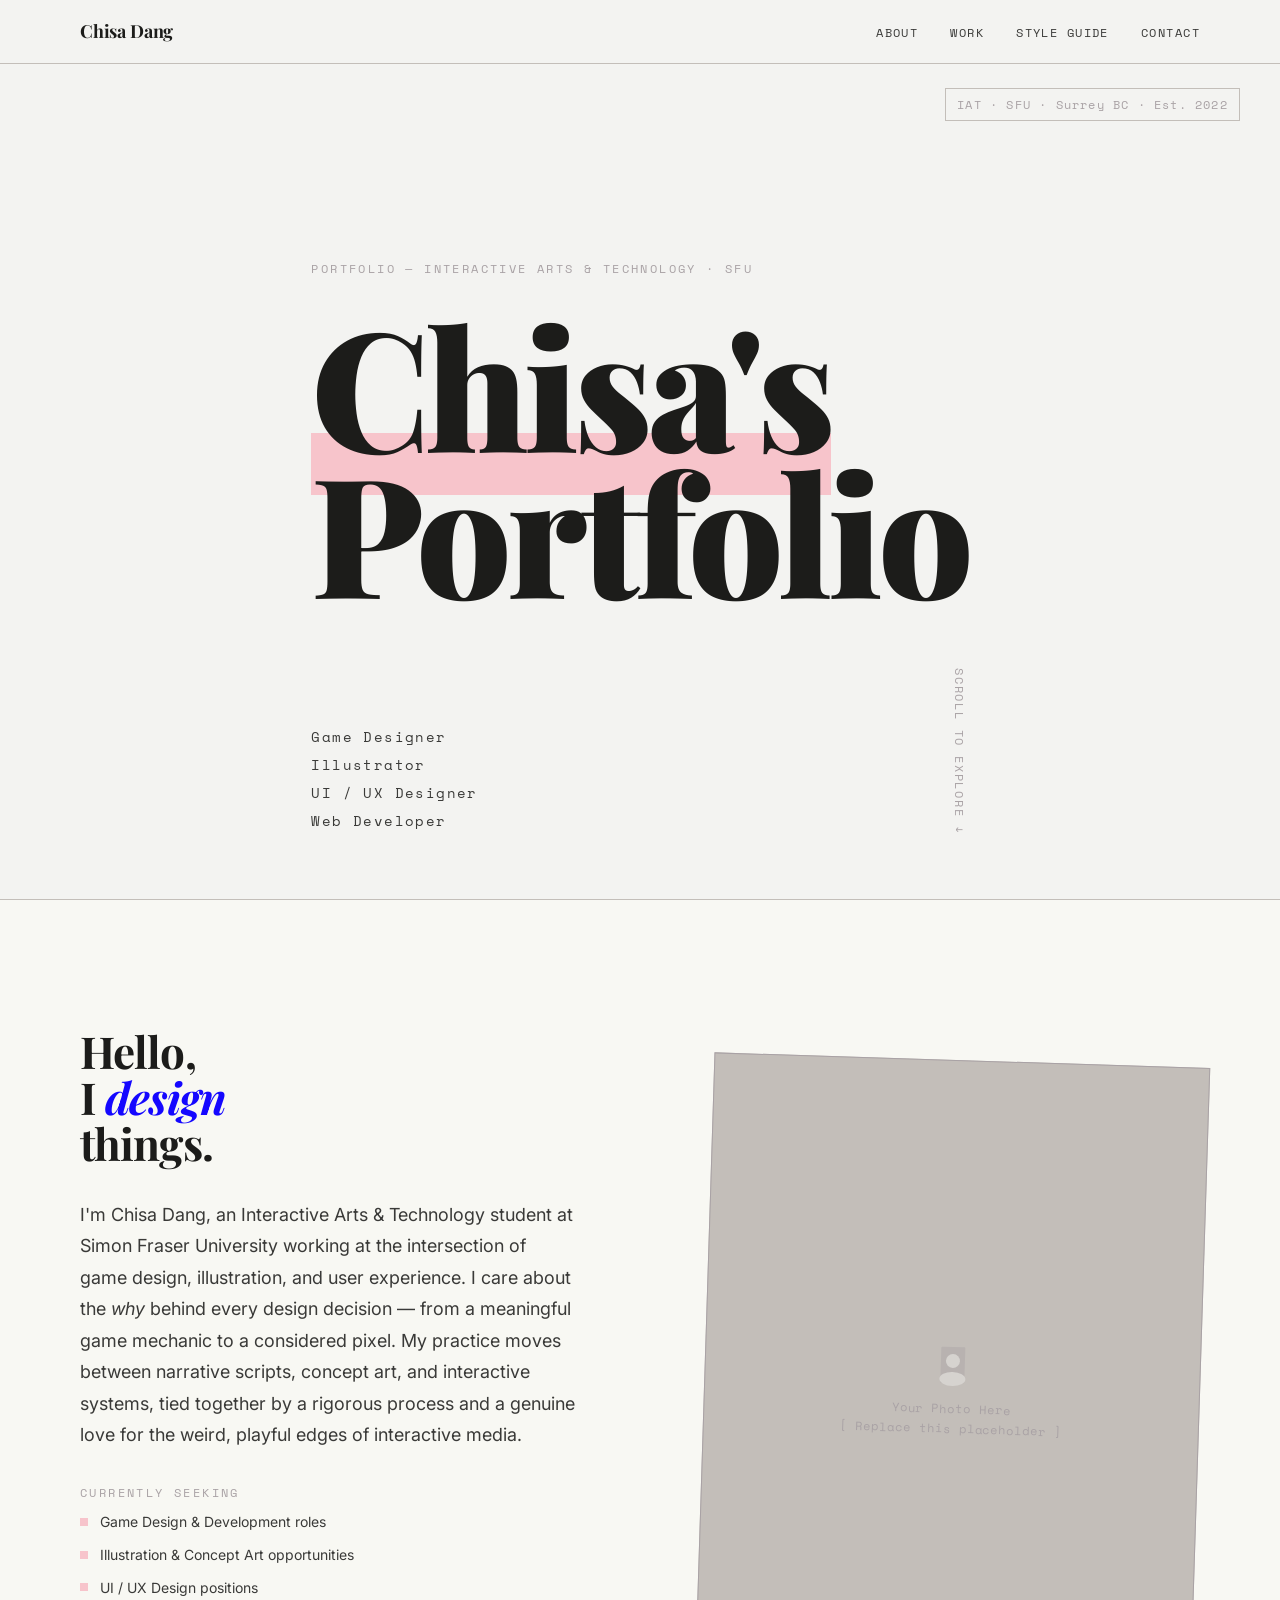
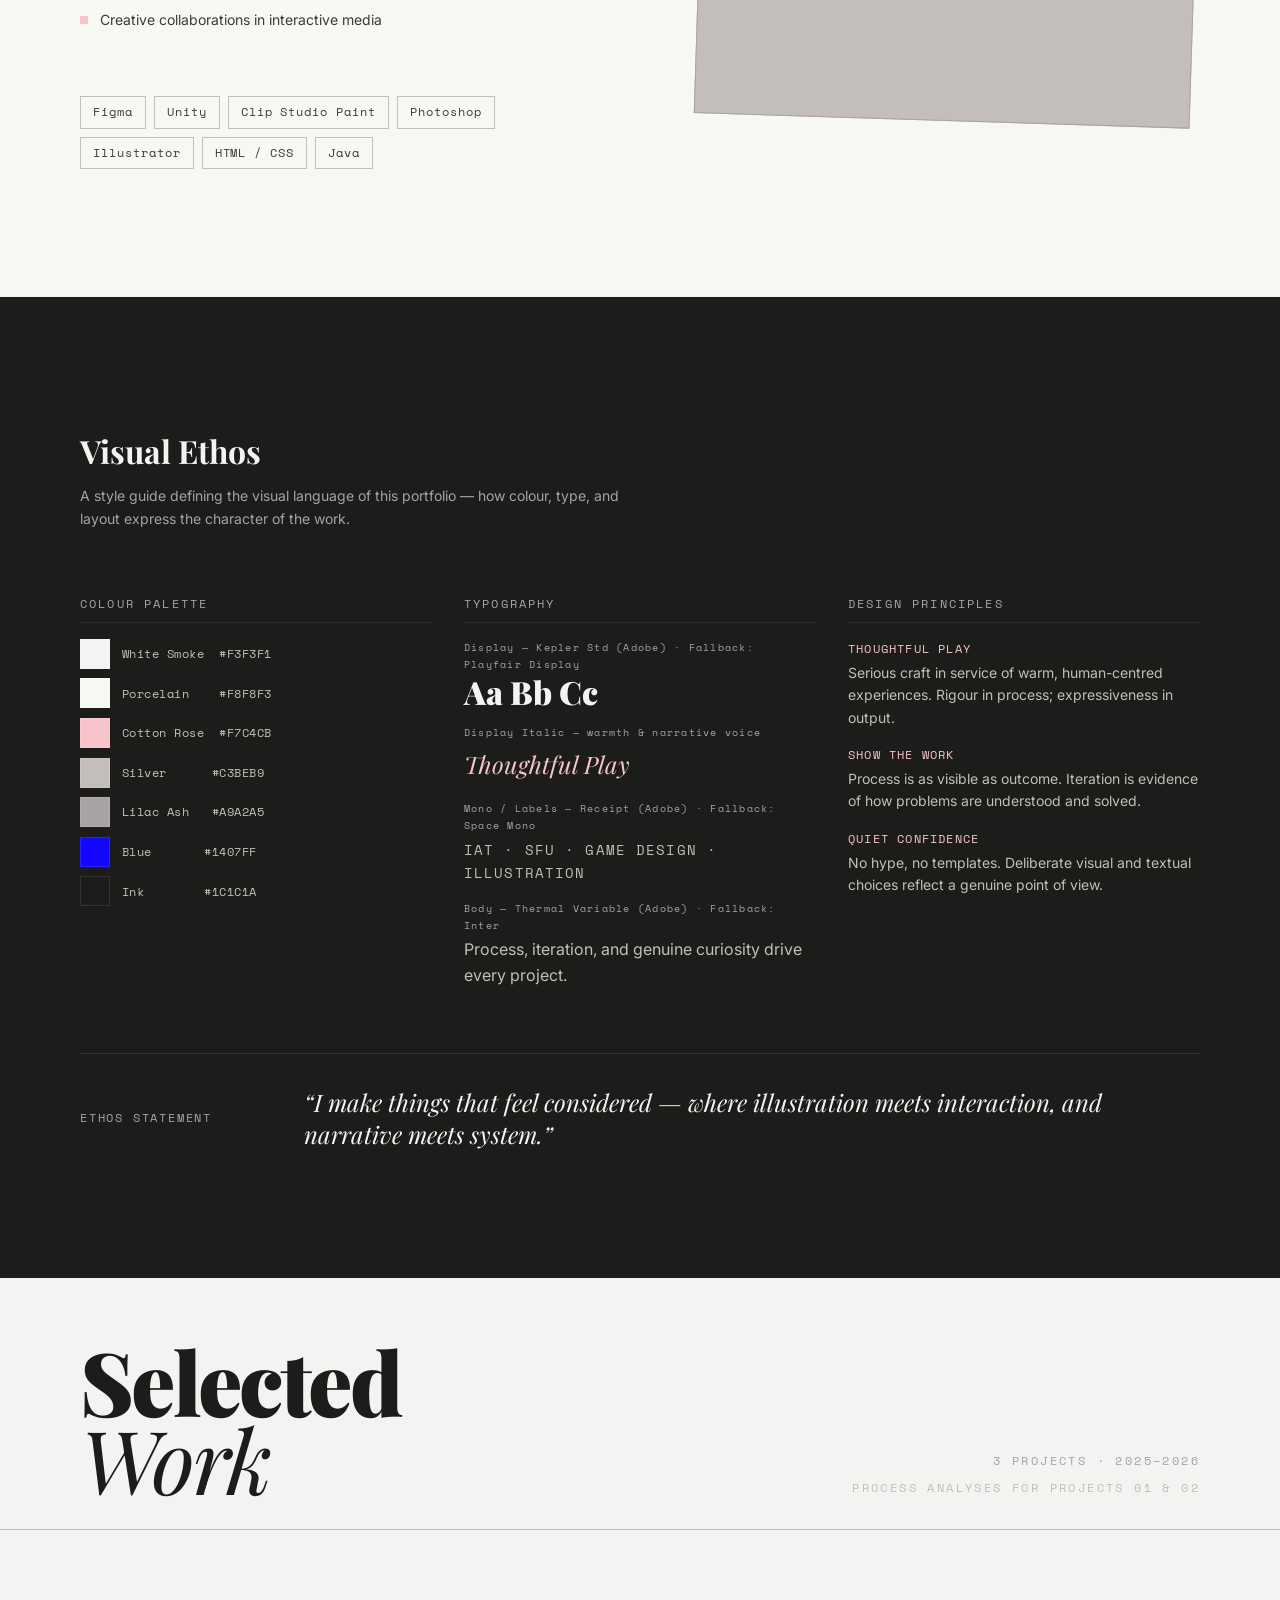
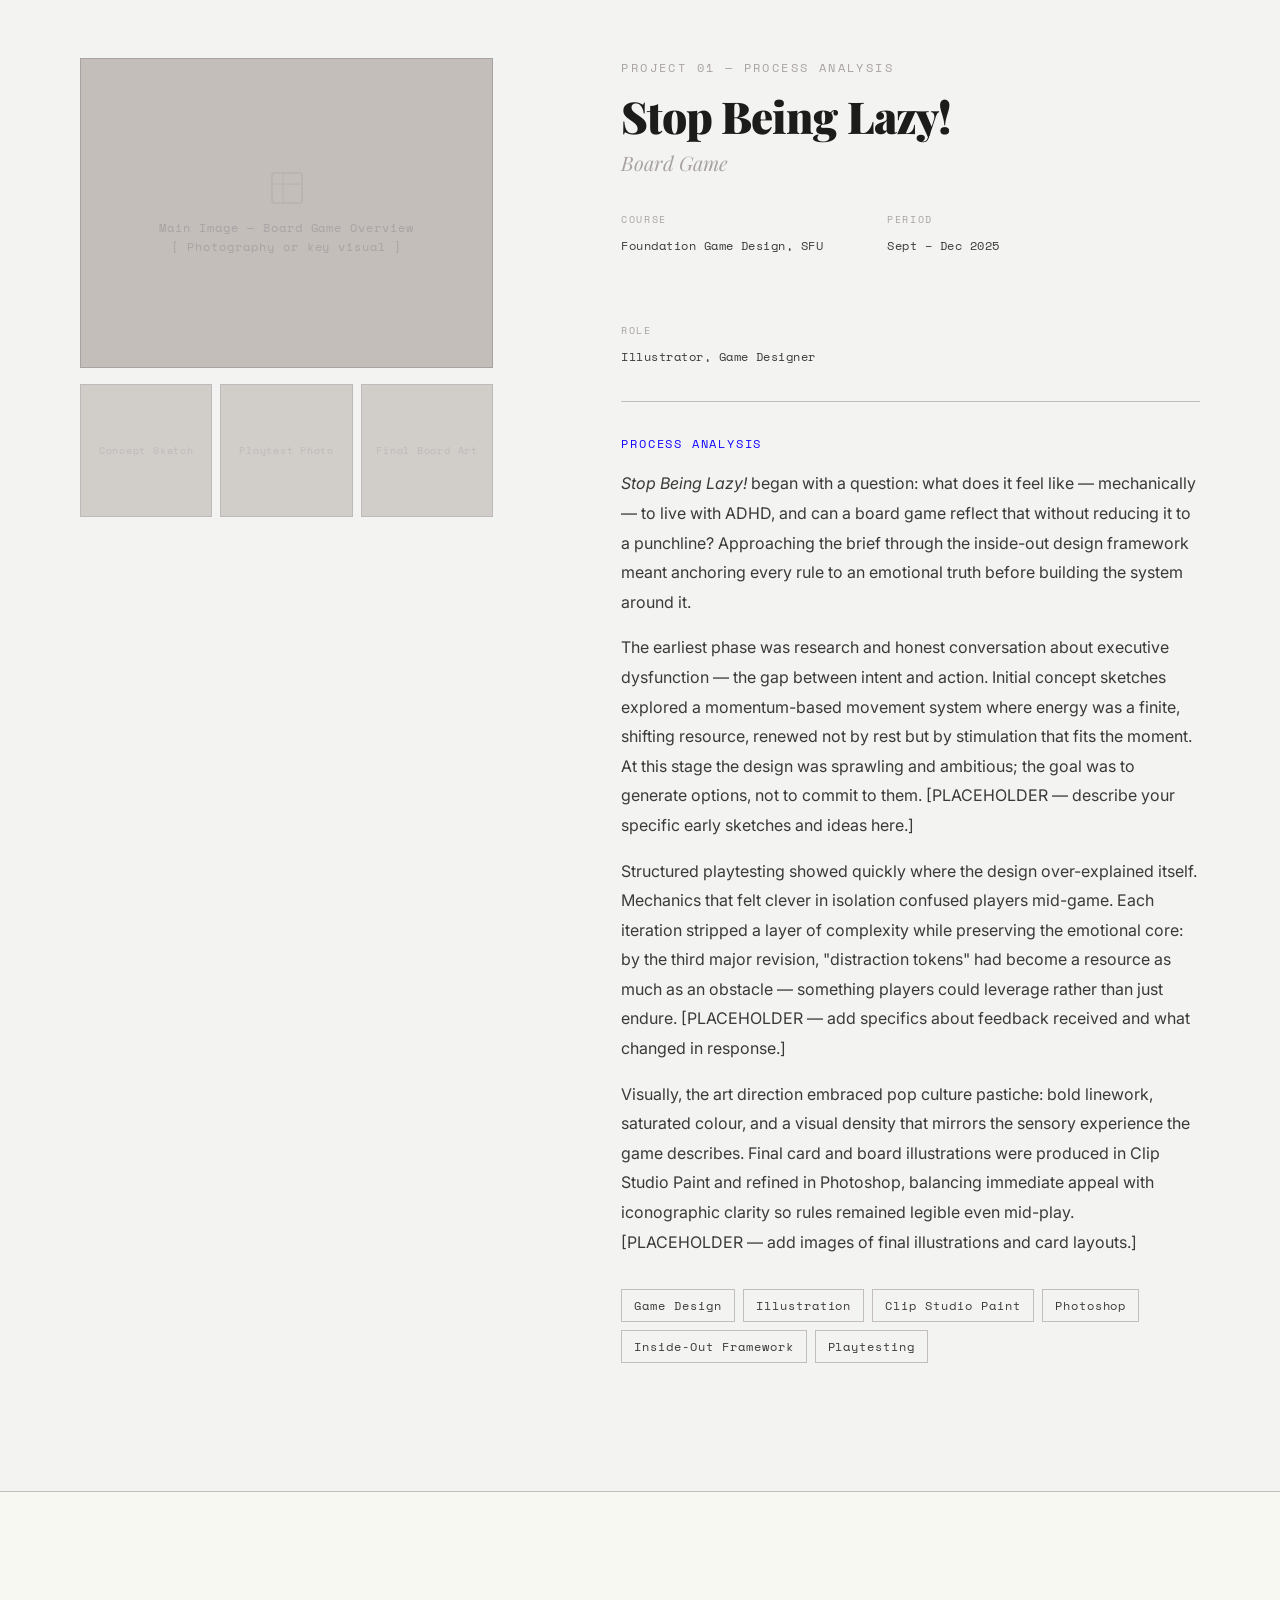
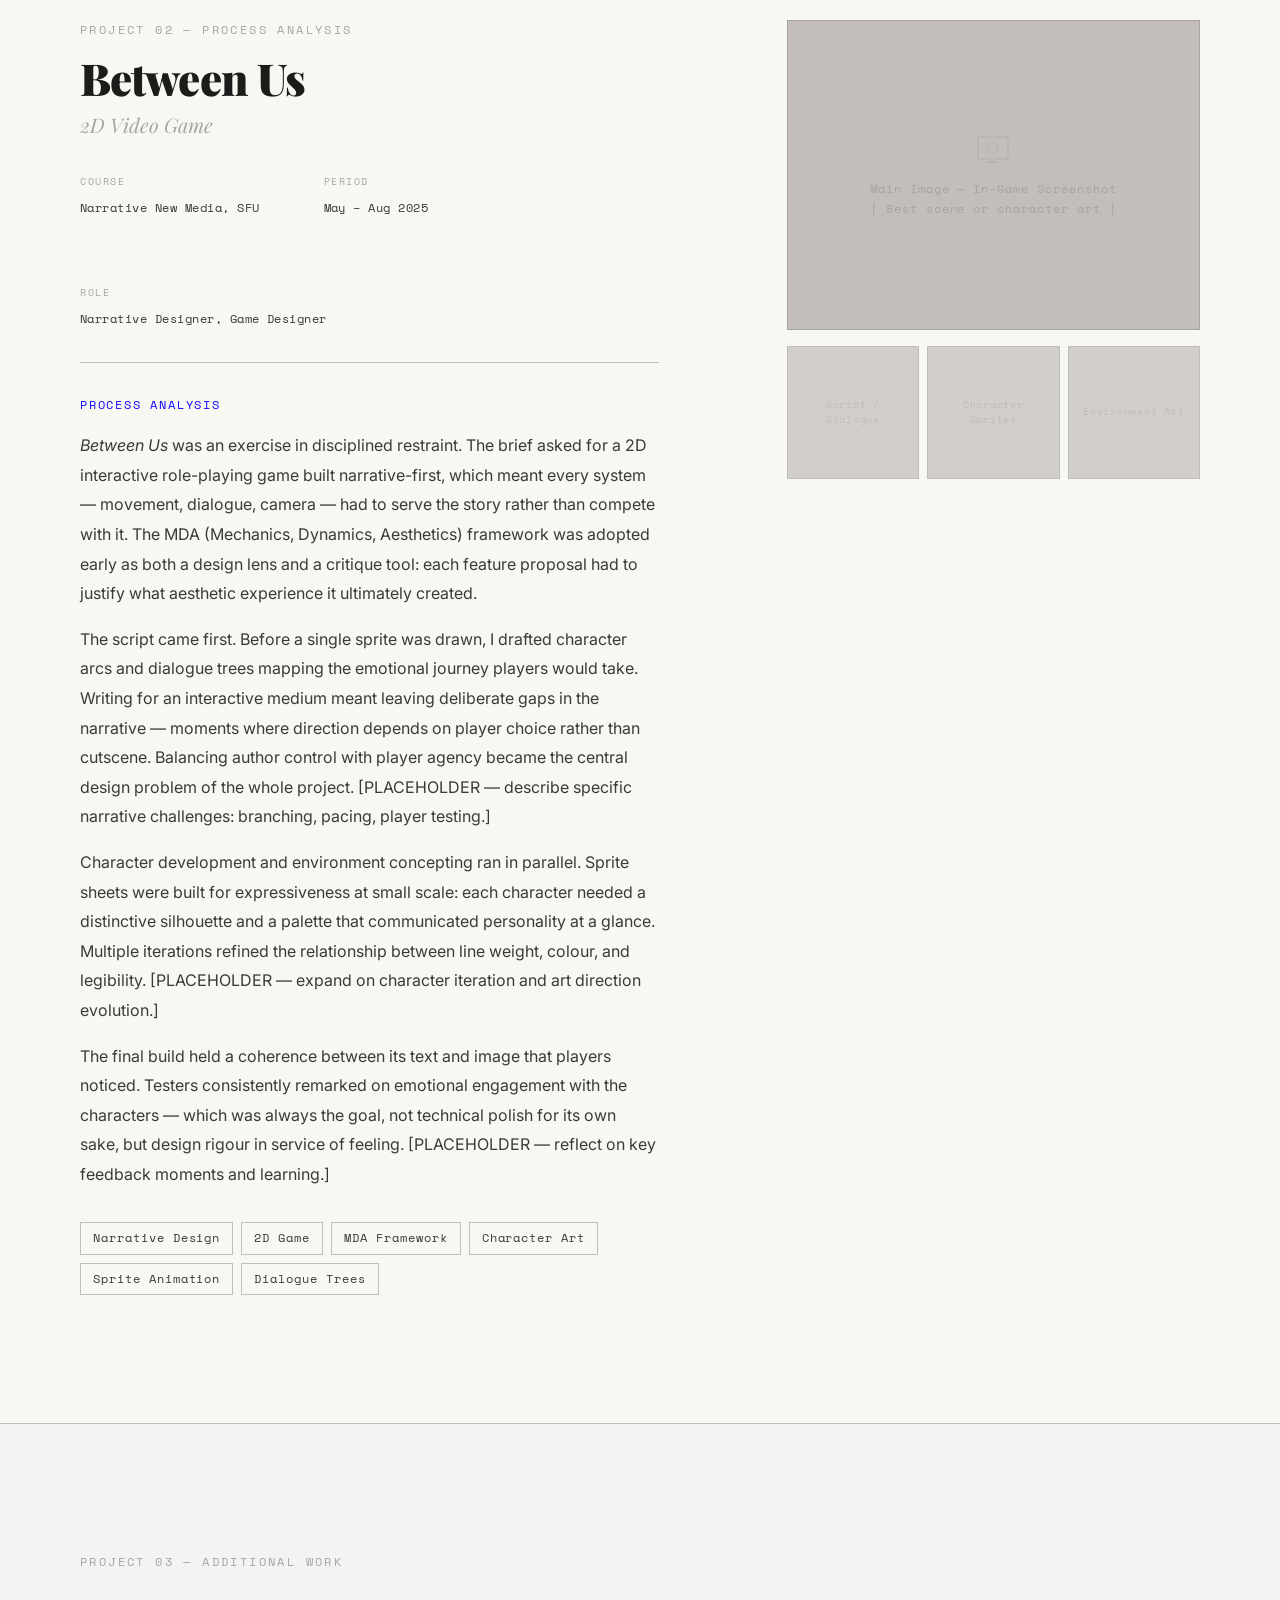
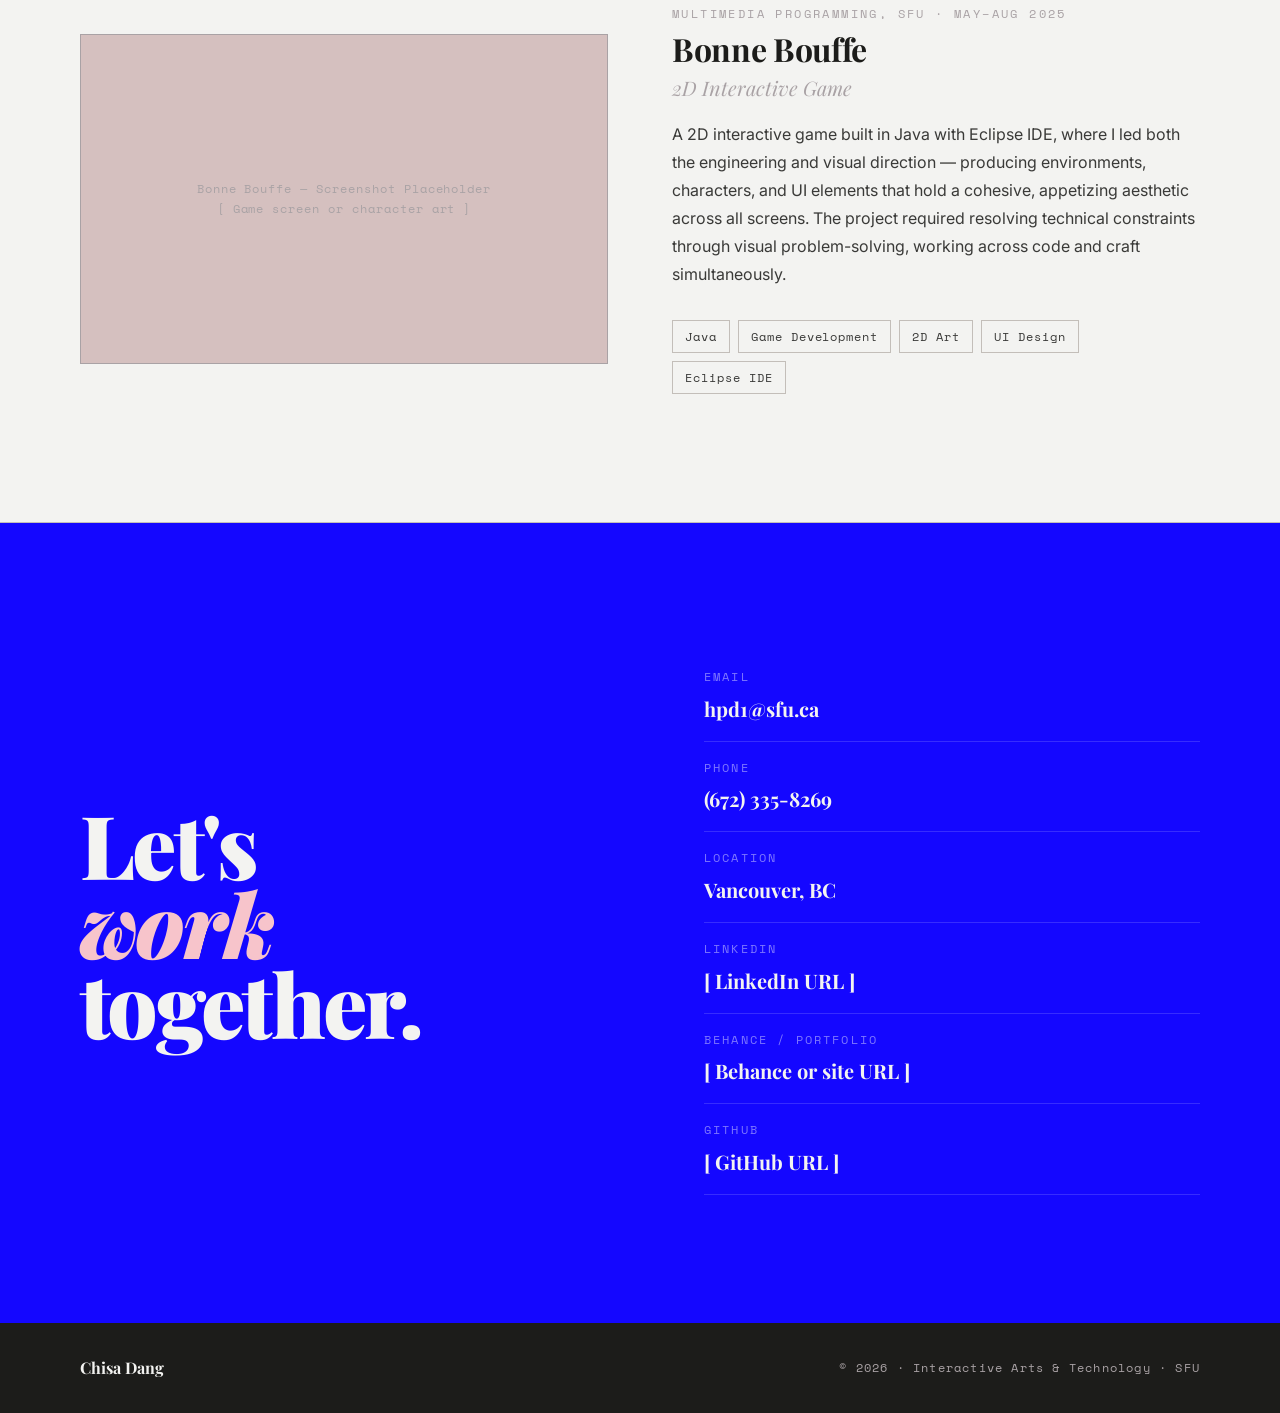
==== portfolio.html @ 0b6420e8 "add file" ====
<!DOCTYPE html>
<html lang="en">
<head>
    <meta charset="UTF-8">
    <meta name="viewport" content="width=device-width, initial-scale=1.0">
    <title>Chisa Dang — Portfolio</title>
    <link rel="preconnect" href="https://fonts.googleapis.com">
    <link rel="preconnect" href="https://fonts.gstatic.com" crossorigin>
    <link href="https://fonts.googleapis.com/css2?family=Playfair+Display:ital,wght@0,400;0,700;0,900;1,400;1,700&family=Space+Mono:ital,wght@0,400;0,700;1,400&family=Inter:wght@300;400;500;600&display=swap" rel="stylesheet">

    <link rel="stylesheet" href="portfolio.css">
</head>
<body>

<!-- ══════════════════════════════════════════════════════════
     NAV
══════════════════════════════════════════════════════════ -->
<header class="nav">
    <div class="container nav__inner">
        <a href="#hero" class="nav__logo">Chisa Dang</a>
        <nav aria-label="Primary">
            <ul class="nav__links">
                <li><a href="#about">About</a></li>
                <li><a href="#work">Work</a></li>
                <li><a href="#styleguide">Style Guide</a></li>
                <li><a href="#contact">Contact</a></li>
            </ul>
        </nav>
    </div>
</header>


<!-- ══════════════════════════════════════════════════════════
     HERO
══════════════════════════════════════════════════════════ -->
<section class="hero" id="hero">
    <div class="container">

        <p class="eyebrow hero__eyebrow">
            Portfolio &mdash; Interactive Arts &amp; Technology &middot; SFU
        </p>

        <h1 class="hero__name">
            <span class="hero__name-marked">Chisa's</span><br>
            Portfolio
        </h1>

        <div class="hero__bottom">
            <p class="hero__roles">
                Game Designer<br>
                Illustrator<br>
                UI / UX Designer<br>
                Web Developer
            </p>
            <span class="hero__scroll" aria-hidden="true">Scroll to explore ↓</span>
        </div>
    </div>

    <div class="hero__stamp" aria-hidden="true">
        IAT &middot; SFU &middot; Surrey BC &middot; Est. 2022
    </div>
</section>


<!-- ══════════════════════════════════════════════════════════
     ABOUT / BIO
══════════════════════════════════════════════════════════ -->
<section class="section about" id="about">
    <div class="container">
        <div class="about__grid">

            <div>
                <h2 class="about__heading">
                    Hello,<br>
                    I <em>design</em><br>
                    things.
                </h2>

                <p class="about__bio">
                    I'm Chisa Dang, an Interactive Arts &amp; Technology student
                    at Simon Fraser University working at the intersection of
                    game design, illustration, and user experience. I care about
                    the <em>why</em> behind every design decision — from a
                    meaningful game mechanic to a considered pixel. My practice
                    moves between narrative scripts, concept art, and interactive
                    systems, tied together by a rigorous process and a genuine
                    love for the weird, playful edges of interactive media.
                    <!-- [PLACEHOLDER — rewrite in your own voice] -->
                </p>

                <span class="eyebrow about__seeking-label">Currently Seeking</span>
                <ul class="about__seeking">
                    <li>Game Design &amp; Development roles</li>
                    <li>Illustration &amp; Concept Art opportunities</li>
                    <li>UI / UX Design positions</li>
                    <li>Creative collaborations in interactive media</li>
                    <!-- [PLACEHOLDER — add or remove interests] -->
                </ul>

                <div class="about__skills">
                    <span class="tag">Figma</span>
                    <span class="tag">Unity</span>
                    <span class="tag">Clip Studio Paint</span>
                    <span class="tag">Photoshop</span>
                    <span class="tag">Illustrator</span>
                    <span class="tag">HTML / CSS</span>
                    <span class="tag">Java</span>
                    <!-- [PLACEHOLDER — add skills] -->
                </div>
            </div>

            <!-- Right: photo placeholder -->
            <div>
                <div class="about__photo-wrap">
                    <!-- [PLACEHOLDER — Replace with your photo] -->
                    <div class="about__photo-frame ph">
                        <svg width="44" height="44" viewBox="0 0 44 44" fill="none" xmlns="http://www.w3.org/2000/svg">
                            <rect x="10" y="4" width="24" height="36" rx="1" fill="#A9A2A5"/>
                            <circle cx="22" cy="18" r="7" fill="#F3F3F1"/>
                            <ellipse cx="22" cy="36" rx="13" ry="7" fill="#F3F3F1"/>
                        </svg>
                        Your Photo Here<br>[ Replace this placeholder ]
                    </div>
                </div>
            </div>

        </div>
    </div>
</section>


<!-- ══════════════════════════════════════════════════════════
     STYLE GUIDE — VISUAL ETHOS
     (Integrated into the portfolio as a design-thinking section)
══════════════════════════════════════════════════════════ -->
<section class="section sg" id="styleguide">
    <div class="container">

        <h2 class="sg__heading">Visual Ethos</h2>
        <p class="sg__sub">
            A style guide defining the visual language of this portfolio —
            how colour, type, and layout express the character of the work.
        </p>

        <div class="sg__grid">

            <!-- Colour palette -->
            <div>
                <span class="sg__block-label">Colour Palette</span>
                <div class="sg__swatches">
                    <div class="sg__swatch">
                        <div class="sg__swatch-dot" style="background:#F3F3F1;"></div>
                        <span class="sg__swatch-name">White Smoke &nbsp;#F3F3F1</span>
                    </div>
                    <div class="sg__swatch">
                        <div class="sg__swatch-dot" style="background:#F8F8F3;"></div>
                        <span class="sg__swatch-name">Porcelain &nbsp;&nbsp;&nbsp;#F8F8F3</span>
                    </div>
                    <div class="sg__swatch">
                        <div class="sg__swatch-dot" style="background:#F7C4CB;"></div>
                        <span class="sg__swatch-name">Cotton Rose &nbsp;#F7C4CB</span>
                    </div>
                    <div class="sg__swatch">
                        <div class="sg__swatch-dot" style="background:#C3BEB9;"></div>
                        <span class="sg__swatch-name">Silver &nbsp;&nbsp;&nbsp;&nbsp;&nbsp;#C3BEB9</span>
                    </div>
                    <div class="sg__swatch">
                        <div class="sg__swatch-dot" style="background:#A9A2A5;"></div>
                        <span class="sg__swatch-name">Lilac Ash &nbsp;&nbsp;#A9A2A5</span>
                    </div>
                    <div class="sg__swatch">
                        <div class="sg__swatch-dot" style="background:#1407FF;"></div>
                        <span class="sg__swatch-name">Blue &nbsp;&nbsp;&nbsp;&nbsp;&nbsp;&nbsp;#1407FF</span>
                    </div>
                    <div class="sg__swatch">
                        <div class="sg__swatch-dot" style="background:#1C1C1A;"></div>
                        <span class="sg__swatch-name">Ink &nbsp;&nbsp;&nbsp;&nbsp;&nbsp;&nbsp;&nbsp;#1C1C1A</span>
                    </div>
                </div>
            </div>

            <!-- Typography -->
            <div>
                <span class="sg__block-label">Typography</span>
                <div class="sg__type-group">
                    <div class="sg__type-sample">
                        <p class="sg__type-label">Display — Kepler Std (Adobe) · Fallback: Playfair Display</p>
                        <p class="sg__type-display">Aa Bb Cc</p>
                    </div>
                    <div class="sg__type-sample">
                        <p class="sg__type-label">Display Italic — warmth &amp; narrative voice</p>
                        <p class="sg__type-italic">Thoughtful Play</p>
                    </div>
                    <div class="sg__type-sample">
                        <p class="sg__type-label">Mono / Labels — Receipt (Adobe) · Fallback: Space Mono</p>
                        <p class="sg__type-mono">IAT &middot; SFU &middot; GAME DESIGN &middot; ILLUSTRATION</p>
                    </div>
                    <div class="sg__type-sample">
                        <p class="sg__type-label">Body — Thermal Variable (Adobe) · Fallback: Inter</p>
                        <p class="sg__type-body">Process, iteration, and genuine curiosity drive every project.</p>
                    </div>
                </div>
            </div>

            <!-- Design Principles -->
            <div>
                <span class="sg__block-label">Design Principles</span>
                <div class="sg__principles">
                    <div class="sg__principle">
                        <p class="sg__principle-number">THOUGHTFUL PLAY</p>
                        <p class="sg__principle-body">
                            Serious craft in service of warm, human-centred experiences.
                            Rigour in process; expressiveness in output.
                        </p>
                    </div>
                    <div class="sg__principle">
                        <p class="sg__principle-number">SHOW THE WORK</p>
                        <p class="sg__principle-body">
                            Process is as visible as outcome. Iteration is evidence of
                            how problems are understood and solved.
                        </p>
                    </div>
                    <div class="sg__principle">
                        <p class="sg__principle-number">QUIET CONFIDENCE</p>
                        <p class="sg__principle-body">
                            No hype, no templates. Deliberate visual and textual choices
                            reflect a genuine point of view.
                        </p>
                    </div>
                </div>
            </div>

        </div><!-- /.sg__grid -->

        <div class="sg__ethos">
            <span class="sg__ethos-label">Ethos Statement</span>
            <p class="sg__ethos-statement">
                &ldquo;I make things that feel considered — where illustration meets
                interaction, and narrative meets system.&rdquo;
                <!-- [PLACEHOLDER — revise to your own voice] -->
            </p>
        </div>

    </div>
</section>


<!-- ══════════════════════════════════════════════════════════
     WORK — SECTION HEADER
══════════════════════════════════════════════════════════ -->
<div class="work-banner" id="work">
    <div class="container work-banner__inner">
        <h2 class="work-banner__title">
            Selected<br>
            <em>Work</em>
        </h2>
        <div class="work-banner__meta">
            <p class="eyebrow">3 Projects &middot; 2025&ndash;2026</p>
            <p class="eyebrow" style="margin-top:0.4rem; color: var(--silver);">
                Process analyses for Projects 01 &amp; 02
            </p>
        </div>
    </div>
</div>


<!-- ══════════════════════════════════════════════════════════
     PROJECT 01 — STOP BEING LAZY!
     Full process analysis (~280 words)
══════════════════════════════════════════════════════════ -->
<section class="project" id="project-stop-being-lazy">
    <div class="container">
        <div class="project__grid">

            <!-- Visuals -->
            <div class="project__visuals">

                <!-- [PLACEHOLDER — Main image: board game overview / hero photo] -->
                <div class="project__main-ph ph">
                    <svg width="36" height="36" viewBox="0 0 36 36" fill="none">
                        <rect x="3" y="3" width="30" height="30" rx="2" stroke="#A9A2A5" stroke-width="1.5"/>
                        <path d="M3 14h30M14 3v30" stroke="#A9A2A5" stroke-width="1"/>
                    </svg>
                    Main Image — Board Game Overview<br>
                    [ Photography or key visual ]
                </div>

                <!-- [PLACEHOLDER — Process thumbnails] -->
                <div class="project__thumbs">
                    <div class="project__thumb-ph ph" style="font-size:0.6rem; padding:0.5rem;">
                        Concept Sketch
                    </div>
                    <div class="project__thumb-ph ph" style="font-size:0.6rem; padding:0.5rem;">
                        Playtest Photo
                    </div>
                    <div class="project__thumb-ph ph" style="font-size:0.6rem; padding:0.5rem;">
                        Final Board Art
                    </div>
                </div>

            </div>

            <!-- Content -->
            <div class="project__content">
                <p class="project__number eyebrow">Project 01 — Process Analysis</p>

                <h3 class="project__title">Stop Being Lazy!</h3>
                <p class="project__subtitle">Board Game</p>

                <div class="project__meta-row">
                    <div class="project__meta-cell">
                        <span class="project__meta-key">Course</span>
                        <span class="project__meta-val">Foundation Game Design, SFU</span>
                    </div>
                    <div class="project__meta-cell">
                        <span class="project__meta-key">Period</span>
                        <span class="project__meta-val">Sept &ndash; Dec 2025</span>
                    </div>
                    <div class="project__meta-cell">
                        <span class="project__meta-key">Role</span>
                        <span class="project__meta-val">Illustrator, Game Designer</span>
                    </div>
                </div>

                <span class="project__analysis-eyebrow">Process Analysis</span>

                <!--
                ┌────────────────────────────────────────────────────┐
                │  PROCESS ANALYSIS — DRAFT (≈ 280 words)            │
                │  Refine and expand with your own writing.          │
                │  Target: 250–300 words.                            │
                │  Add specific sketches, feedback, and pivots.      │
                └────────────────────────────────────────────────────┘
                -->
                <div class="project__analysis">
                    <p>
                        <em>Stop Being Lazy!</em> began with a question: what does it
                        feel like — mechanically — to live with ADHD, and can a board
                        game reflect that without reducing it to a punchline? Approaching
                        the brief through the inside-out design framework meant anchoring
                        every rule to an emotional truth before building the system around
                        it.
                    </p>
                    <p>
                        The earliest phase was research and honest conversation about
                        executive dysfunction — the gap between intent and action. Initial
                        concept sketches explored a momentum-based movement system where
                        energy was a finite, shifting resource, renewed not by rest but
                        by stimulation that fits the moment. At this stage the design was
                        sprawling and ambitious; the goal was to generate options, not to
                        commit to them.
                        [PLACEHOLDER — describe your specific early sketches and ideas here.]
                    </p>
                    <p>
                        Structured playtesting showed quickly where the design
                        over-explained itself. Mechanics that felt clever in isolation
                        confused players mid-game. Each iteration stripped a layer of
                        complexity while preserving the emotional core: by the third major
                        revision, "distraction tokens" had become a resource as much as
                        an obstacle — something players could leverage rather than just
                        endure.
                        [PLACEHOLDER — add specifics about feedback received and what changed in response.]
                    </p>
                    <p>
                        Visually, the art direction embraced pop culture pastiche: bold
                        linework, saturated colour, and a visual density that mirrors the
                        sensory experience the game describes. Final card and board
                        illustrations were produced in Clip Studio Paint and refined in
                        Photoshop, balancing immediate appeal with iconographic clarity
                        so rules remained legible even mid-play.
                        [PLACEHOLDER — add images of final illustrations and card layouts.]
                    </p>
                </div>

                <div class="project__tags">
                    <span class="tag">Game Design</span>
                    <span class="tag">Illustration</span>
                    <span class="tag">Clip Studio Paint</span>
                    <span class="tag">Photoshop</span>
                    <span class="tag">Inside-Out Framework</span>
                    <span class="tag">Playtesting</span>
                </div>
            </div>

        </div><!-- /.project__grid -->
    </div>
</section>


<!-- ══════════════════════════════════════════════════════════
     PROJECT 02 — BETWEEN US
     Full process analysis (~275 words) — layout flipped
══════════════════════════════════════════════════════════ -->
<section class="project project--alt project--flip" id="project-between-us">
    <div class="container">
        <div class="project__grid">

            <!-- Content (order: 1 via .project--flip) -->
            <div class="project__content">
                <p class="project__number eyebrow">Project 02 — Process Analysis</p>

                <h3 class="project__title">Between Us</h3>
                <p class="project__subtitle">2D Video Game</p>

                <div class="project__meta-row">
                    <div class="project__meta-cell">
                        <span class="project__meta-key">Course</span>
                        <span class="project__meta-val">Narrative New Media, SFU</span>
                    </div>
                    <div class="project__meta-cell">
                        <span class="project__meta-key">Period</span>
                        <span class="project__meta-val">May &ndash; Aug 2025</span>
                    </div>
                    <div class="project__meta-cell">
                        <span class="project__meta-key">Role</span>
                        <span class="project__meta-val">Narrative Designer, Game Designer</span>
                    </div>
                </div>

                <span class="project__analysis-eyebrow">Process Analysis</span>

                <!--
                ┌────────────────────────────────────────────────────┐
                │  PROCESS ANALYSIS — DRAFT (≈ 270 words)            │
                │  Refine and expand with your own writing.          │
                │  Target: 250–300 words.                            │
                └────────────────────────────────────────────────────┘
                -->
                <div class="project__analysis">
                    <p>
                        <em>Between Us</em> was an exercise in disciplined restraint.
                        The brief asked for a 2D interactive role-playing game built
                        narrative-first, which meant every system — movement, dialogue,
                        camera — had to serve the story rather than compete with it. The
                        MDA (Mechanics, Dynamics, Aesthetics) framework was adopted early
                        as both a design lens and a critique tool: each feature proposal
                        had to justify what aesthetic experience it ultimately created.
                    </p>
                    <p>
                        The script came first. Before a single sprite was drawn, I drafted
                        character arcs and dialogue trees mapping the emotional journey
                        players would take. Writing for an interactive medium meant leaving
                        deliberate gaps in the narrative — moments where direction depends
                        on player choice rather than cutscene. Balancing author control
                        with player agency became the central design problem of the whole
                        project.
                        [PLACEHOLDER — describe specific narrative challenges: branching, pacing, player testing.]
                    </p>
                    <p>
                        Character development and environment concepting ran in parallel.
                        Sprite sheets were built for expressiveness at small scale: each
                        character needed a distinctive silhouette and a palette that
                        communicated personality at a glance. Multiple iterations refined
                        the relationship between line weight, colour, and legibility.
                        [PLACEHOLDER — expand on character iteration and art direction evolution.]
                    </p>
                    <p>
                        The final build held a coherence between its text and image that
                        players noticed. Testers consistently remarked on emotional
                        engagement with the characters — which was always the goal, not
                        technical polish for its own sake, but design rigour in service
                        of feeling.
                        [PLACEHOLDER — reflect on key feedback moments and learning.]
                    </p>
                </div>

                <div class="project__tags">
                    <span class="tag">Narrative Design</span>
                    <span class="tag">2D Game</span>
                    <span class="tag">MDA Framework</span>
                    <span class="tag">Character Art</span>
                    <span class="tag">Sprite Animation</span>
                    <span class="tag">Dialogue Trees</span>
                </div>
            </div>

            <!-- Visuals (order: 2 via .project--flip) -->
            <div class="project__visuals">

                <!-- [PLACEHOLDER — key in-game screenshot or character art] -->
                <div class="project__main-ph ph">
                    <svg width="36" height="36" viewBox="0 0 36 36" fill="none">
                        <rect x="3" y="6" width="30" height="22" rx="2" stroke="#A9A2A5" stroke-width="1.5"/>
                        <circle cx="18" cy="17" r="5" stroke="#A9A2A5" stroke-width="1"/>
                        <rect x="13" y="30" width="10" height="2" rx="1" fill="#A9A2A5"/>
                    </svg>
                    Main Image — In-Game Screenshot<br>
                    [ Best scene or character art ]
                </div>

                <!-- [PLACEHOLDER — script draft, character sketches, environment concept] -->
                <div class="project__thumbs">
                    <div class="project__thumb-ph ph" style="font-size:0.6rem; padding:0.5rem;">
                        Script / Dialogue
                    </div>
                    <div class="project__thumb-ph ph" style="font-size:0.6rem; padding:0.5rem;">
                        Character Sprites
                    </div>
                    <div class="project__thumb-ph ph" style="font-size:0.6rem; padding:0.5rem;">
                        Environment Art
                    </div>
                </div>

            </div>

        </div><!-- /.project__grid -->
    </div>
</section>


<!-- ══════════════════════════════════════════════════════════
     PROJECT 03 — BONNE BOUFFE
     Card format (no full process analysis)
══════════════════════════════════════════════════════════ -->
<section class="project-card-wrap" id="project-bonne-bouffe">
    <div class="container">
        <p class="eyebrow" style="margin-bottom: var(--sp-md);">
            Project 03 — Additional Work
        </p>
        <div class="project-card">

            <!-- [PLACEHOLDER — Replace with a key screenshot or art from Bonne Bouffe] -->
            <div class="project-card__ph ph">
                Bonne Bouffe — Screenshot Placeholder<br>
                [ Game screen or character art ]
            </div>

            <div>
                <p class="eyebrow" style="margin-bottom:0.5rem;">
                    Multimedia Programming, SFU &middot; May–Aug 2025
                </p>
                <h3 class="project-card__heading">Bonne Bouffe</h3>
                <p class="project-card__role">2D Interactive Game</p>

                <!--
                [PLACEHOLDER — Brief description ~60 words.
                  Adapt from resume or rewrite fresh.]
                -->
                <p class="project-card__desc">
                    A 2D interactive game built in Java with Eclipse IDE, where
                    I led both the engineering and visual direction — producing
                    environments, characters, and UI elements that hold a
                    cohesive, appetizing aesthetic across all screens. The project
                    required resolving technical constraints through visual
                    problem-solving, working across code and craft simultaneously.
                </p>

                <div class="project__tags">
                    <span class="tag">Java</span>
                    <span class="tag">Game Development</span>
                    <span class="tag">2D Art</span>
                    <span class="tag">UI Design</span>
                    <span class="tag">Eclipse IDE</span>
                </div>
            </div>

        </div>
    </div>
</section>


<!-- ══════════════════════════════════════════════════════════
     CONTACT
     The one full-bleed blue moment — bold contrast, memorable
══════════════════════════════════════════════════════════ -->
<section class="section contact" id="contact">
    <div class="container contact__inner">

        <h2 class="contact__heading">
            Let's<br>
            <em>work</em><br>
            together.
        </h2>

        <div class="contact__methods">
            <div class="contact__method">
                <span class="contact__method-key">Email</span>
                <a class="contact__method-val" href="mailto:hpd1@sfu.ca">hpd1@sfu.ca</a>
            </div>
            <div class="contact__method">
                <span class="contact__method-key">Phone</span>
                <a class="contact__method-val" href="tel:+16723358269">(672) 335-8269</a>
            </div>
            <div class="contact__method">
                <span class="contact__method-key">Location</span>
                <span class="contact__method-val" style="cursor:default;">Vancouver, BC</span>
            </div>
            <!-- [PLACEHOLDER — fill in your own links] -->
            <div class="contact__method">
                <span class="contact__method-key">LinkedIn</span>
                <a class="contact__method-val" href="#">[ LinkedIn URL ]</a>
            </div>
            <div class="contact__method">
                <span class="contact__method-key">Behance / Portfolio</span>
                <a class="contact__method-val" href="#">[ Behance or site URL ]</a>
            </div>
            <div class="contact__method">
                <span class="contact__method-key">GitHub</span>
                <a class="contact__method-val" href="#">[ GitHub URL ]</a>
            </div>
        </div>

    </div>
</section>


<!-- ══════════════════════════════════════════════════════════
     FOOTER
══════════════════════════════════════════════════════════ -->
<footer class="footer">
    <div class="container footer__inner">
        <span class="footer__name">Chisa Dang</span>
        <span class="footer__copy">
            &copy; 2026 &middot; Interactive Arts &amp; Technology &middot; SFU
        </span>
    </div>
</footer>

</body>
</html>
---- portfolio.css ----
/* ══════════════════════════════════════════════════════════
   STYLE GUIDE — VISUAL ETHOS
   ──────────────────────────────────────────────────────────
   Designer: Chisa Dang
   Discipline: Game Design · Illustration · UI/UX · Web Dev
   Ethos: "Thoughtful Play" — serious craft brought to warm,
   human-centred experiences. Rigorous process; expressive
   output. Work at the intersection of narrative and system.
   Voice: Quiet confidence. No hype. The work speaks.
══════════════════════════════════════════════════════════ */

/* ── DESIGN TOKENS ─────────────────────────────────────── */
:root {
    /* Colors (provided) */
    --white-smoke:  #F3F3F1;
    --silver:       #C3BEB9;
    --lilac-ash:    #A9A2A5;
    --cotton-rose:  #F7C4CB;
    --porcelain:    #F8F8F3;
    --blue:         #1407FF;

    /* Extended palette */
    --ink:          #1C1C1A;   /* near-black for body text */
    --ink-soft:     #3A3A38;   /* secondary text */

    /* Typefaces — replace values with Adobe font names when kit is live */
    --font-display: 'Playfair Display', Georgia, serif;      /* → Kepler Std      */
    --font-mono:    'Space Mono', 'Courier New', monospace;  /* → Receipt         */
    --font-body:    'Inter', system-ui, sans-serif;          /* → Thermal Variable */

    /* Type scale (rem) */
    --text-xs:   0.75rem;
    --text-sm:   0.875rem;
    --text-base: 1rem;
    --text-lg:   1.125rem;
    --text-xl:   1.25rem;
    --text-2xl:  1.5rem;
    --text-3xl:  2rem;
    --text-4xl:  2.75rem;

    /* Spacing */
    --sp-xs:  0.5rem;
    --sp-sm:  1rem;
    --sp-md:  2rem;
    --sp-lg:  4rem;
    --sp-xl:  8rem;

    /* Layout */
    --max-w:  1200px;
    --gutter: 2.5rem;
    --nav-h:  64px;
}

/* ── RESET ─────────────────────────────────────────────── */
*, *::before, *::after { box-sizing: border-box; margin: 0; padding: 0; }
html { scroll-behavior: smooth; -webkit-text-size-adjust: 100%; }

body {
    font-family:      var(--font-body);
    font-size:        var(--text-base);
    line-height:      1.65;
    color:            var(--ink);
    background-color: var(--white-smoke);
}

img    { display: block; max-width: 100%; height: auto; }
a      { color: inherit; text-decoration: none; }
ul, ol { list-style: none; }

/* ── LAYOUT UTILITIES ──────────────────────────────────── */
.container {
    max-width: var(--max-w);
    margin:    0 auto;
    padding:   0 var(--gutter);
}

.section {
    padding: var(--sp-xl) 0;
}

/* ── TYPE UTILITIES ────────────────────────────────────── */
.eyebrow {
    font-family:     var(--font-mono);
    font-size:       var(--text-xs);
    letter-spacing:  0.2em;
    text-transform:  uppercase;
    color:           var(--lilac-ash);
}

.tag {
    display:         inline-block;
    font-family:     var(--font-mono);
    font-size:       var(--text-xs);
    letter-spacing:  0.08em;
    padding:         0.35rem 0.75rem;
    border:          1px solid var(--silver);
    color:           var(--ink-soft);
    background:      transparent;
}

/* ── PLACEHOLDER FRAME ─────────────────────────────────── */
/* Generic grey box used throughout for image placeholders */
.ph {
    display:         flex;
    flex-direction:  column;
    align-items:     center;
    justify-content: center;
    gap:             0.75rem;
    background:      var(--silver);
    border:          1px solid var(--lilac-ash);
    color:           var(--lilac-ash);
    font-family:     var(--font-mono);
    font-size:       var(--text-xs);
    letter-spacing:  0.08em;
    text-align:      center;
    padding:         1.5rem;
}

.ph svg { opacity: 0.4; }

/* ══════════════════════════════════════════════════════════
   NAV
══════════════════════════════════════════════════════════ */
.nav {
    position:      fixed;
    top: 0; left: 0; right: 0;
    height:        var(--nav-h);
    background:    var(--white-smoke);
    border-bottom: 1px solid var(--silver);
    z-index:       100;
    display:       flex;
    align-items:   center;
}

.nav__inner {
    display:         flex;
    align-items:     center;
    justify-content: space-between;
    width:           100%;
}

.nav__logo {
    font-family:    var(--font-display);
    font-weight:    700;
    font-size:      var(--text-lg);
    letter-spacing: -0.01em;
    color:          var(--ink);
}

.nav__links {
    display: flex;
    gap:     var(--sp-md);
}

.nav__links a {
    font-family:    var(--font-mono);
    font-size:      var(--text-xs);
    letter-spacing: 0.12em;
    text-transform: uppercase;
    color:          var(--ink-soft);
    transition:     color 0.15s ease;
}

.nav__links a:hover  { color: var(--blue); }
.nav__links a:focus  { outline: 2px solid var(--blue); outline-offset: 3px; }

/* ══════════════════════════════════════════════════════════
   HERO
══════════════════════════════════════════════════════════ */
.hero {
    min-height:     100vh;
    padding-top:    var(--nav-h);
    padding-bottom: var(--sp-lg);
    border-bottom:  1px solid var(--silver);
    display:        flex;
    flex-direction: column;
    justify-content: flex-end;
    position:       relative;
    overflow:       hidden;
}

.hero__eyebrow {
    margin-bottom: var(--sp-md);
}

.hero__name {
    font-family:    var(--font-display);
    font-weight:    900;
    font-size:      clamp(4rem, 13vw, 11rem);
    line-height:    0.88;
    letter-spacing: -0.03em;
    color:          var(--ink);
}

.hero__name-marked {
    display:    inline;
    background: linear-gradient(to bottom, transparent 72%, var(--cotton-rose) 72%);
}

.hero__bottom {
    display:         flex;
    justify-content: space-between;
    align-items:     flex-end;
    margin-top:      var(--sp-lg);
}

.hero__roles {
    font-family:    var(--font-mono);
    font-size:      var(--text-sm);
    letter-spacing: 0.1em;
    color:          var(--ink-soft);
    line-height:    2;
}

.hero__scroll {
    font-family:  var(--font-mono);
    font-size:    var(--text-xs);
    letter-spacing: 0.15em;
    text-transform: uppercase;
    color:        var(--lilac-ash);
    writing-mode: vertical-rl;
}

/* Small receipt-tape label in the corner — 90s editorial detail */
.hero__stamp {
    position:       absolute;
    top:            calc(var(--nav-h) + 1.5rem);
    right:          var(--gutter);
    font-family:    var(--font-mono);
    font-size:      var(--text-xs);
    letter-spacing: 0.1em;
    color:          var(--lilac-ash);
    border:         1px solid var(--silver);
    padding:        0.35rem 0.7rem;
}

/* ══════════════════════════════════════════════════════════
   ABOUT / BIO
══════════════════════════════════════════════════════════ */
.about {
    background: var(--porcelain);
}

.about__grid {
    display:               grid;
    grid-template-columns: 1fr 1fr;
    gap:                   var(--sp-xl);
    align-items:           start;
}

.about__heading {
    font-family:    var(--font-display);
    font-size:      var(--text-4xl);
    font-weight:    700;
    line-height:    1.05;
    letter-spacing: -0.02em;
    margin-bottom:  var(--sp-md);
}

.about__heading em {
    font-style: italic;
    color:       var(--blue);
}

.about__bio {
    font-size:     var(--text-lg);
    line-height:   1.75;
    color:         var(--ink-soft);
    max-width:     52ch;
    margin-bottom: var(--sp-md);
}

.about__seeking-label {
    display:       block;
    margin-bottom: var(--sp-xs);
}

.about__seeking {
    display:        flex;
    flex-direction: column;
    gap:            0.6rem;
    margin-bottom:  var(--sp-lg);
}

.about__seeking li {
    display:     flex;
    align-items: center;
    gap:         0.75rem;
    font-size:   var(--text-sm);
    color:       var(--ink-soft);
}

/* Cotton-rose square bullet — geometric & character-driven */
.about__seeking li::before {
    content:      '';
    display:      inline-block;
    width:        8px;
    height:       8px;
    background:   var(--cotton-rose);
    flex-shrink:  0;
}

.about__skills {
    display:   flex;
    flex-wrap: wrap;
    gap:       0.5rem;
}

/* Photo frame with a slight tilt — nods to 90s collage mood */
.about__photo-wrap {
    position:   relative;
    padding-top: var(--sp-md);
}

.about__photo-frame {
    width:       100%;
    aspect-ratio: 3/4;
    transform:   rotate(1.8deg);
}

/* ══════════════════════════════════════════════════════════
   STYLE GUIDE SECTION
   (Inline on the portfolio — demonstrates design thinking)
══════════════════════════════════════════════════════════ */
.sg {
    background: var(--ink);
    color:      var(--white-smoke);
}

.sg__heading {
    font-family:    var(--font-display);
    font-size:      var(--text-3xl);
    font-weight:    700;
    margin-bottom:  0.35rem;
    color:          var(--white-smoke);
}

.sg__sub {
    color:          var(--lilac-ash);
    font-size:      var(--text-sm);
    margin-bottom:  var(--sp-lg);
    max-width:      60ch;
}

.sg__grid {
    display:               grid;
    grid-template-columns: 1fr 1fr 1fr;
    gap:                   var(--sp-md);
    margin-bottom:         var(--sp-lg);
}

.sg__block-label {
    font-family:    var(--font-mono);
    font-size:      var(--text-xs);
    letter-spacing: 0.18em;
    text-transform: uppercase;
    color:          var(--lilac-ash);
    display:        block;
    margin-bottom:  var(--sp-sm);
    padding-bottom: var(--sp-xs);
    border-bottom:  1px solid rgba(255,255,255,0.08);
}

/* Colour swatches */
.sg__swatches {
    display:        flex;
    flex-direction: column;
    gap:            0.6rem;
}

.sg__swatch {
    display:     flex;
    align-items: center;
    gap:         0.75rem;
}

.sg__swatch-dot {
    width:        30px;
    height:       30px;
    flex-shrink:  0;
    border:       1px solid rgba(255,255,255,0.1);
}

.sg__swatch-name {
    font-family:    var(--font-mono);
    font-size:      var(--text-xs);
    letter-spacing: 0.04em;
    color:          var(--silver);
}

/* Type samples */
.sg__type-group {
    display:        flex;
    flex-direction: column;
    gap:            var(--sp-sm);
}

.sg__type-sample {}

.sg__type-label {
    font-family:    var(--font-mono);
    font-size:      0.65rem;
    letter-spacing: 0.12em;
    color:          var(--lilac-ash);
    margin-bottom:  0.2rem;
}

.sg__type-display {
    font-family:    var(--font-display);
    font-size:      var(--text-3xl);
    font-weight:    900;
    line-height:    1;
    color:          var(--white-smoke);
}

.sg__type-italic {
    font-family: var(--font-display);
    font-size:   var(--text-2xl);
    font-style:  italic;
    color:       var(--cotton-rose);
}

.sg__type-mono {
    font-family:    var(--font-mono);
    font-size:      var(--text-sm);
    letter-spacing: 0.08em;
    color:          var(--silver);
}

.sg__type-body {
    font-family: var(--font-body);
    font-size:   var(--text-base);
    color:       var(--silver);
    line-height: 1.6;
}

/* Principles */
.sg__principles {
    display:        flex;
    flex-direction: column;
    gap:            var(--sp-sm);
}

.sg__principle {}

.sg__principle-number {
    font-family:    var(--font-mono);
    font-size:      var(--text-xs);
    letter-spacing: 0.1em;
    color:          var(--cotton-rose);
    margin-bottom:  0.2rem;
}

.sg__principle-body {
    font-size:   var(--text-sm);
    color:       var(--silver);
    line-height: 1.6;
}

/* Ethos statement bar */
.sg__ethos {
    border-top: 1px solid rgba(255,255,255,0.1);
    padding-top: var(--sp-md);
    display:     grid;
    grid-template-columns: 160px 1fr;
    gap:         var(--sp-lg);
    align-items: center;
}

.sg__ethos-label {
    font-family:    var(--font-mono);
    font-size:      var(--text-xs);
    letter-spacing: 0.15em;
    text-transform: uppercase;
    color:          var(--lilac-ash);
}

.sg__ethos-statement {
    font-family: var(--font-display);
    font-size:   var(--text-2xl);
    font-style:  italic;
    line-height: 1.35;
    color:       var(--white-smoke);
}

/* ══════════════════════════════════════════════════════════
   WORK SECTION HEADER
══════════════════════════════════════════════════════════ */
.work-banner {
    padding:       var(--sp-lg) 0 var(--sp-md);
    border-bottom: 1px solid var(--silver);
}

.work-banner__inner {
    display:         flex;
    justify-content: space-between;
    align-items:     flex-end;
}

.work-banner__title {
    font-family:    var(--font-display);
    font-weight:    900;
    font-size:      clamp(2.5rem, 7vw, 5.5rem);
    line-height:    0.88;
    letter-spacing: -0.03em;
}

.work-banner__title em {
    font-style:  italic;
    font-weight: 400;
}

.work-banner__meta {
    text-align: right;
}

/* ══════════════════════════════════════════════════════════
   PROJECT — FULL PROCESS ANALYSIS
══════════════════════════════════════════════════════════ */
.project {
    padding:       var(--sp-xl) 0;
    border-bottom: 1px solid var(--silver);
}

.project--alt {
    background: var(--porcelain);
}

.project__grid {
    display:               grid;
    grid-template-columns: 5fr 7fr;
    gap:                   var(--sp-xl);
    align-items:           start;
}

/* Reverse: visuals on right */
.project--flip .project__grid {
    grid-template-columns: 7fr 5fr;
}

.project--flip .project__visuals {
    order: 2;
}

.project--flip .project__content {
    order: 1;
}

/* Visuals column */
.project__main-ph {
    width:        100%;
    aspect-ratio: 4/3;
    margin-bottom: var(--sp-sm);
}

.project__thumbs {
    display:               grid;
    grid-template-columns: repeat(3, 1fr);
    gap:                   0.5rem;
}

.project__thumb-ph {
    aspect-ratio: 1/1;
    opacity:      0.7;
}

/* Content column */
.project__number {
    display:       block;
    margin-bottom: var(--sp-sm);
}

.project__title {
    font-family:    var(--font-display);
    font-weight:    900;
    font-size:      var(--text-4xl);
    line-height:    1;
    letter-spacing: -0.02em;
    margin-bottom:  var(--sp-xs);
}

.project__subtitle {
    font-family:  var(--font-display);
    font-style:   italic;
    font-weight:  400;
    font-size:    var(--text-xl);
    color:        var(--lilac-ash);
    margin-bottom: var(--sp-md);
}

.project__meta-row {
    display:        flex;
    gap:            var(--sp-lg);
    flex-wrap:      wrap;
    padding-bottom: var(--sp-md);
    border-bottom:  1px solid var(--silver);
    margin-bottom:  var(--sp-md);
}

.project__meta-cell {}

.project__meta-key {
    display:        block;
    font-family:    var(--font-mono);
    font-size:      0.65rem;
    letter-spacing: 0.15em;
    text-transform: uppercase;
    color:          var(--lilac-ash);
    margin-bottom:  0.2rem;
}

.project__meta-val {
    font-family:    var(--font-mono);
    font-size:      var(--text-xs);
    letter-spacing: 0.04em;
    color:          var(--ink-soft);
}

.project__analysis-eyebrow {
    font-family:    var(--font-mono);
    font-size:      var(--text-xs);
    letter-spacing: 0.15em;
    text-transform: uppercase;
    color:          var(--blue);
    display:        block;
    margin-bottom:  var(--sp-sm);
}

.project__analysis {
    font-size:   var(--text-base);
    line-height: 1.85;
    color:       var(--ink-soft);
}

.project__analysis p + p {
    margin-top: 1em;
}

.project__tags {
    display:   flex;
    flex-wrap: wrap;
    gap:       0.5rem;
    margin-top: var(--sp-md);
}

/* ══════════════════════════════════════════════════════════
   PROJECT 03 — CARD (no process analysis)
══════════════════════════════════════════════════════════ */
.project-card-wrap {
    padding:       var(--sp-xl) 0;
    border-bottom: 1px solid var(--silver);
}

.project-card {
    display:               grid;
    grid-template-columns: 1fr 1fr;
    gap:                   var(--sp-lg);
    align-items:           center;
}

.project-card__ph {
    width:        100%;
    aspect-ratio: 16/10;
    /* Rose tint to distinguish from the grey project placeholders */
    background:   color-mix(in srgb, var(--cotton-rose) 35%, var(--silver));
}

.project-card__heading {
    font-family:    var(--font-display);
    font-weight:    700;
    font-size:      var(--text-3xl);
    line-height:    1.05;
    letter-spacing: -0.01em;
    margin-bottom:  0.35rem;
}

.project-card__role {
    font-family:  var(--font-display);
    font-style:   italic;
    font-weight:  400;
    font-size:    var(--text-xl);
    color:        var(--lilac-ash);
    margin-bottom: var(--sp-sm);
}

.project-card__desc {
    font-size:     var(--text-base);
    line-height:   1.75;
    color:         var(--ink-soft);
    margin-bottom: var(--sp-md);
}

/* ══════════════════════════════════════════════════════════
   CONTACT — Full-bleed blue: the one moment of boldness
══════════════════════════════════════════════════════════ */
.contact {
    background: var(--blue);
    color:      var(--white-smoke);
}

.contact__inner {
    display:               grid;
    grid-template-columns: 1fr 1fr;
    gap:                   var(--sp-xl);
    align-items:           center;
}

.contact__heading {
    font-family:    var(--font-display);
    font-weight:    900;
    font-size:      clamp(2.75rem, 7vw, 5.5rem);
    line-height:    0.9;
    letter-spacing: -0.03em;
    color:          var(--white-smoke);
}

.contact__heading em {
    font-style: italic;
    color:       var(--cotton-rose);
}

.contact__methods {
    display:        flex;
    flex-direction: column;
    gap:            0;
}

.contact__method {
    padding:       var(--sp-sm) 0;
    border-bottom: 1px solid rgba(255,255,255,0.15);
}

.contact__method-key {
    display:        block;
    font-family:    var(--font-mono);
    font-size:      var(--text-xs);
    letter-spacing: 0.18em;
    text-transform: uppercase;
    color:          rgba(255,255,255,0.45);
    margin-bottom:  0.3rem;
}

.contact__method-val {
    font-family:    var(--font-display);
    font-weight:    700;
    font-size:      var(--text-xl);
    color:          var(--white-smoke);
    transition:     color 0.15s ease;
}

.contact__method-val:hover { color: var(--cotton-rose); }

/* ══════════════════════════════════════════════════════════
   FOOTER
══════════════════════════════════════════════════════════ */
.footer {
    background: var(--ink);
    padding:    var(--sp-md) 0;
}

.footer__inner {
    display:         flex;
    justify-content: space-between;
    align-items:     center;
}

.footer__name {
    font-family:  var(--font-display);
    font-weight:  700;
    font-size:    var(--text-base);
    color:        var(--white-smoke);
}

.footer__copy {
    font-family:    var(--font-mono);
    font-size:      var(--text-xs);
    letter-spacing: 0.1em;
    color:          var(--lilac-ash);
}

/* ══════════════════════════════════════════════════════════
   RESPONSIVE
══════════════════════════════════════════════════════════ */
@media (max-width: 900px) {
    :root {
        --gutter: 1.5rem;
        --sp-xl:  5rem;
    }

    .about__grid,
    .project__grid,
    .project--flip .project__grid,
    .sg__grid,
    .sg__ethos,
    .contact__inner,
    .project-card {
        grid-template-columns: 1fr;
    }

    .project--flip .project__visuals,
    .project--flip .project__content {
        order: unset;
    }

    .hero__stamp { display: none; }

    .work-banner__inner {
        flex-direction: column;
        align-items:    flex-start;
        gap:            var(--sp-sm);
    }

    .footer__inner {
        flex-direction: column;
        gap:            0.5rem;
        text-align:     center;
    }
}

@media (max-width: 600px) {
    .nav__links { gap: 1rem; }

    .hero__bottom {
        flex-direction: column;
        align-items:    flex-start;
        gap:            var(--sp-sm);
    }

    .hero__scroll { writing-mode: horizontal-tb; }

    .project__meta-row { gap: var(--sp-sm); }
}

/* Respect motion preferences */
@media (prefers-reduced-motion: reduce) {
    *, *::before, *::after { transition: none !important; }
}
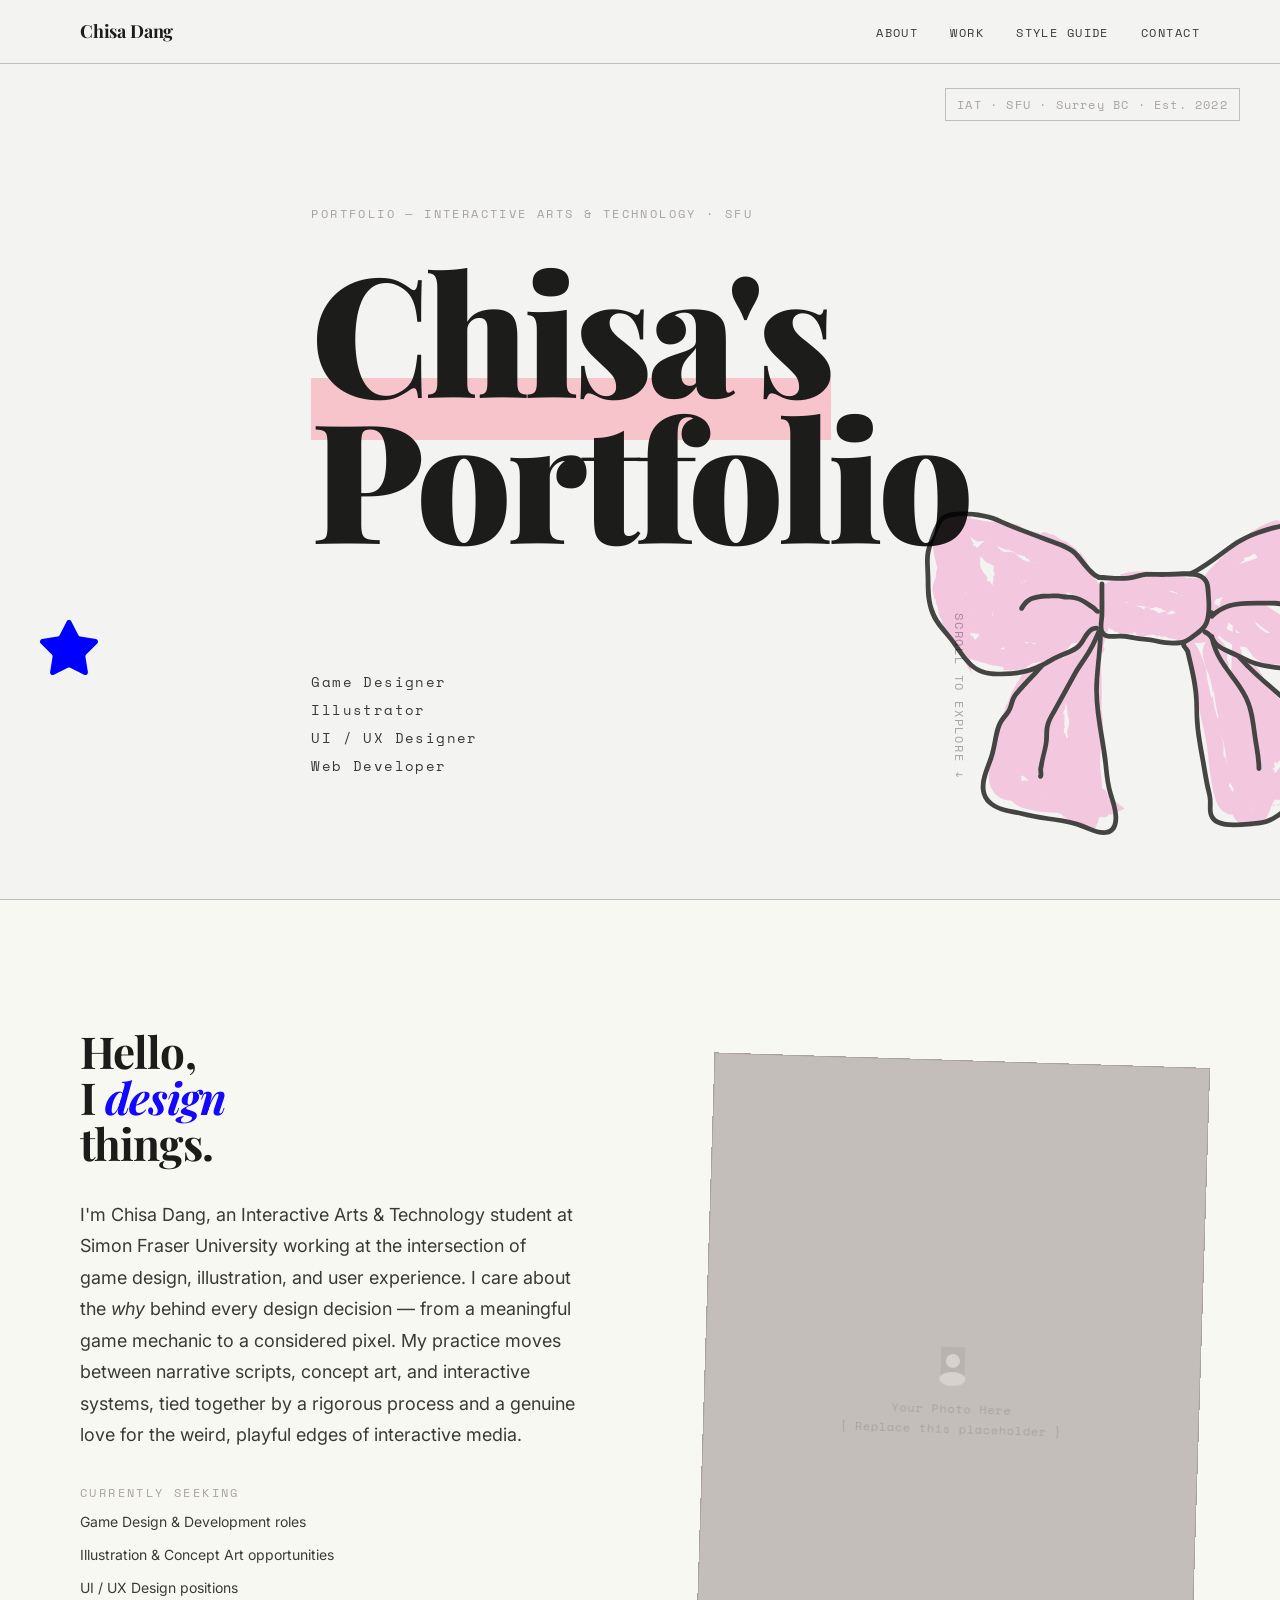
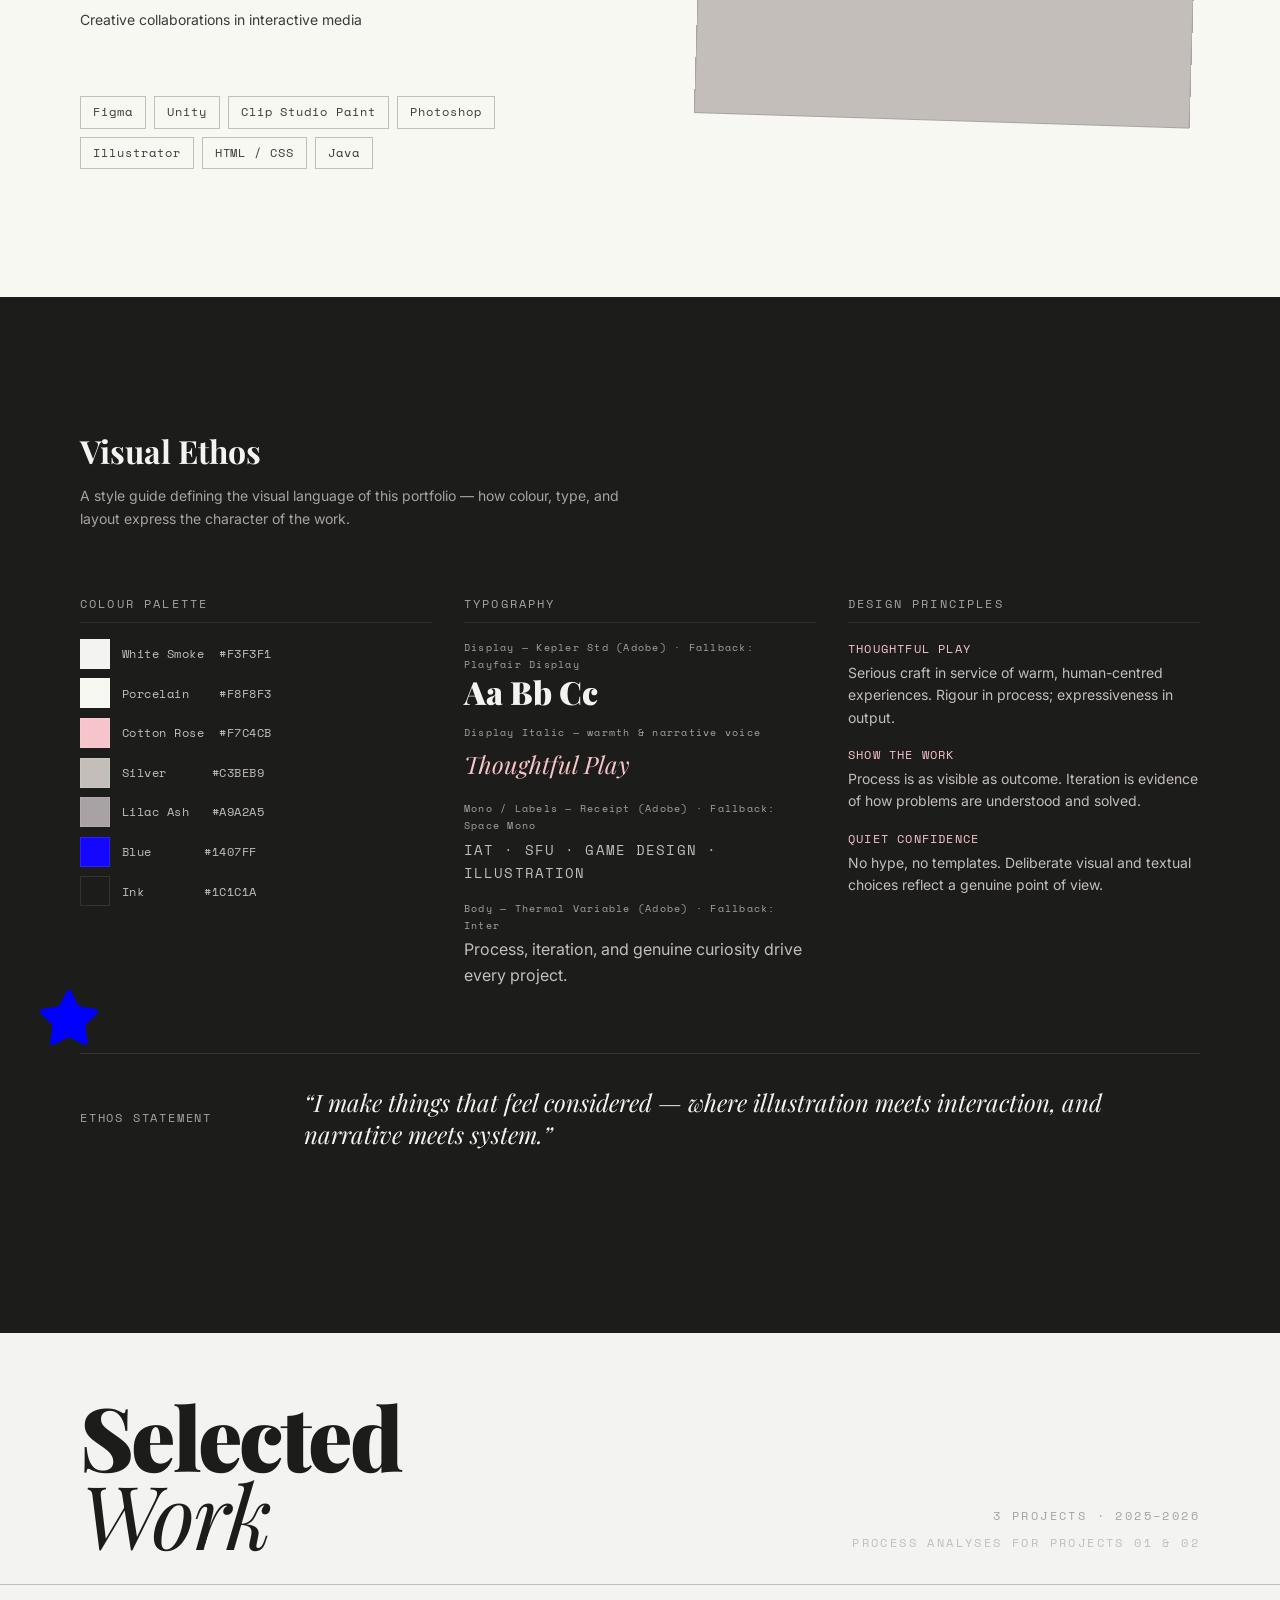
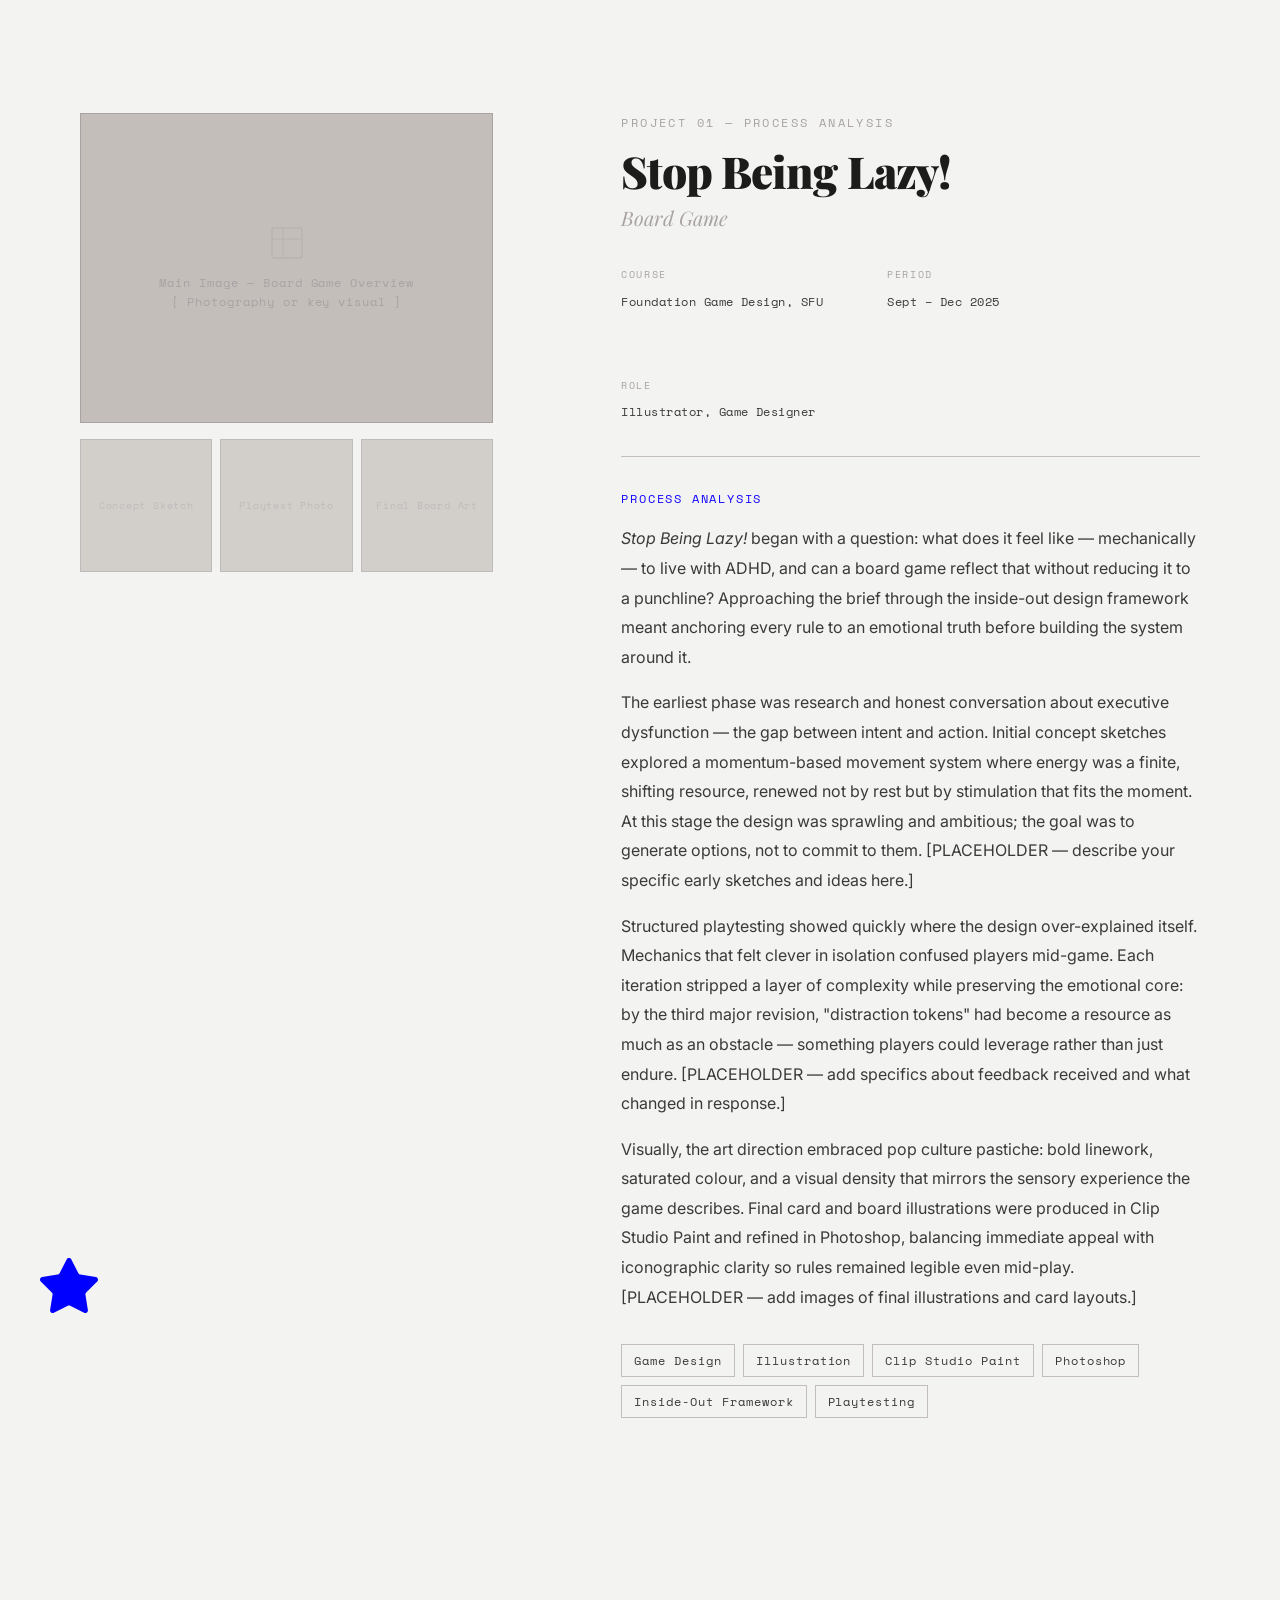
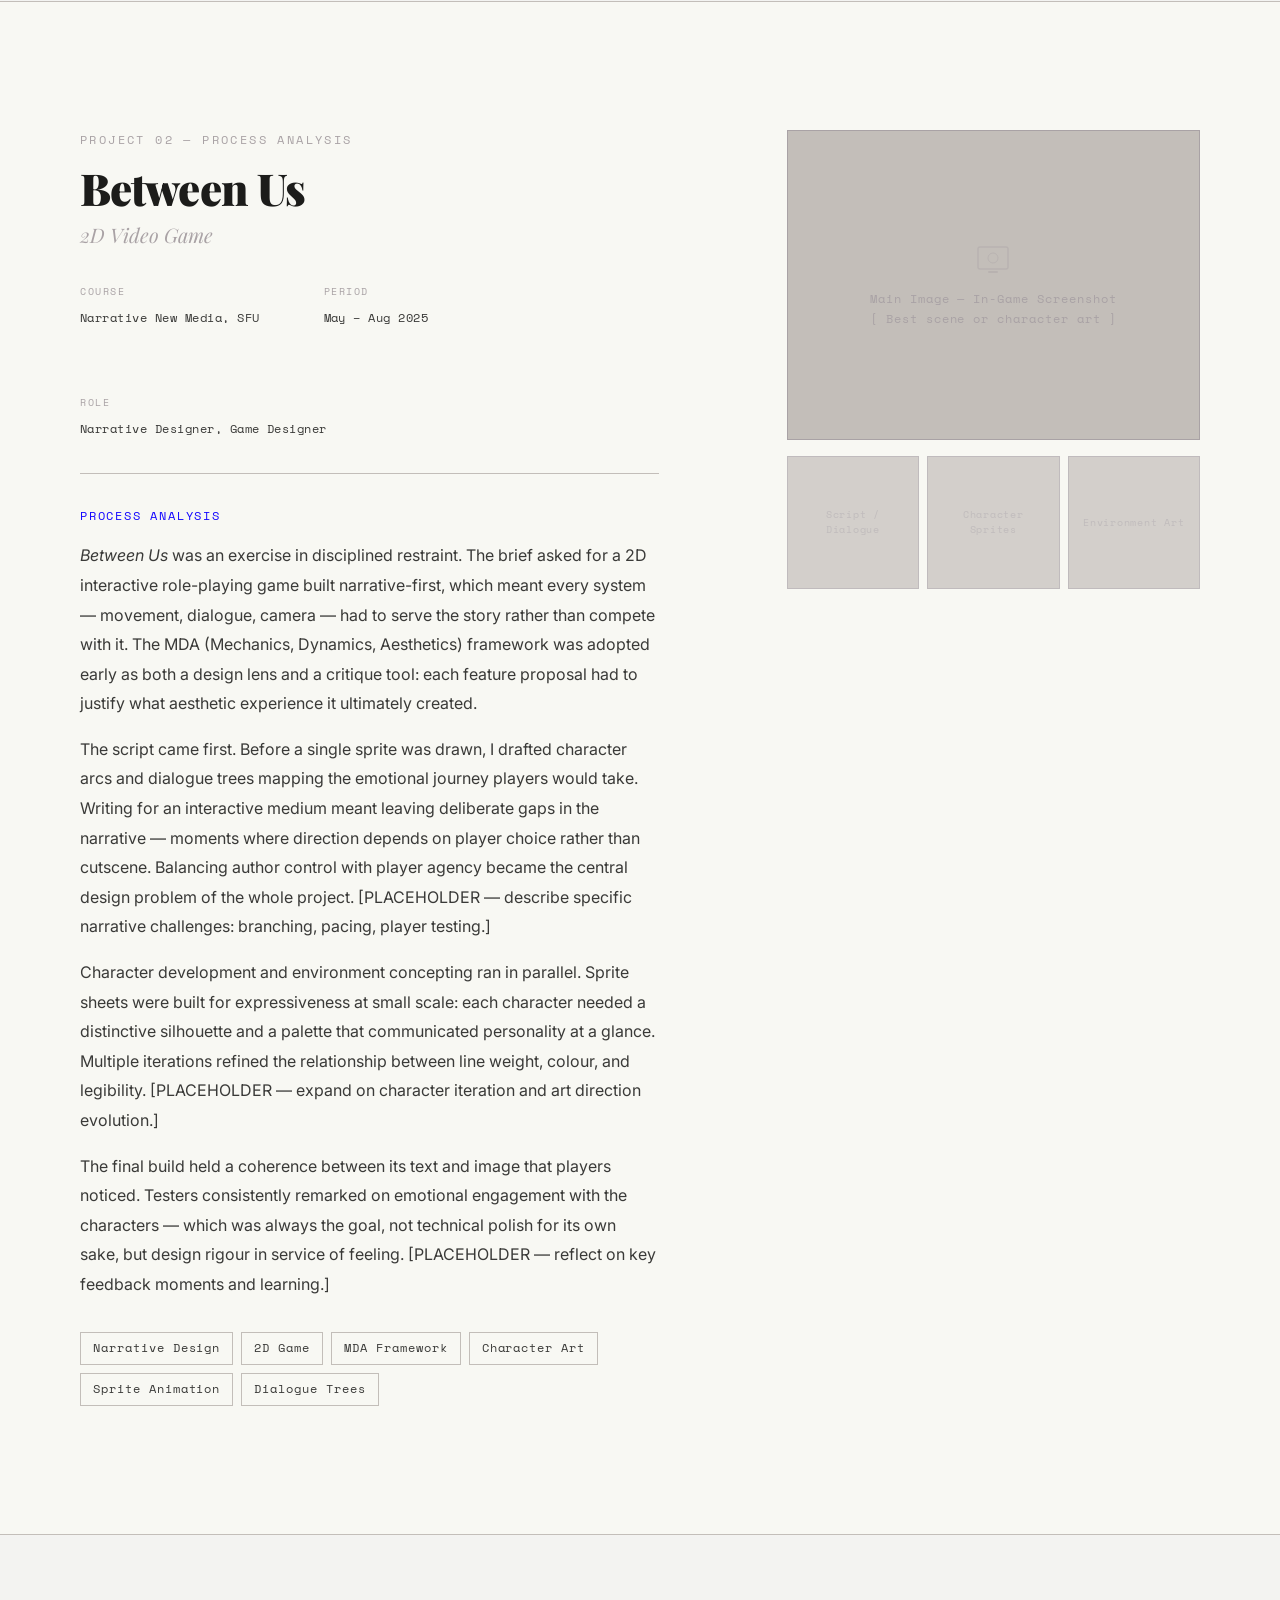
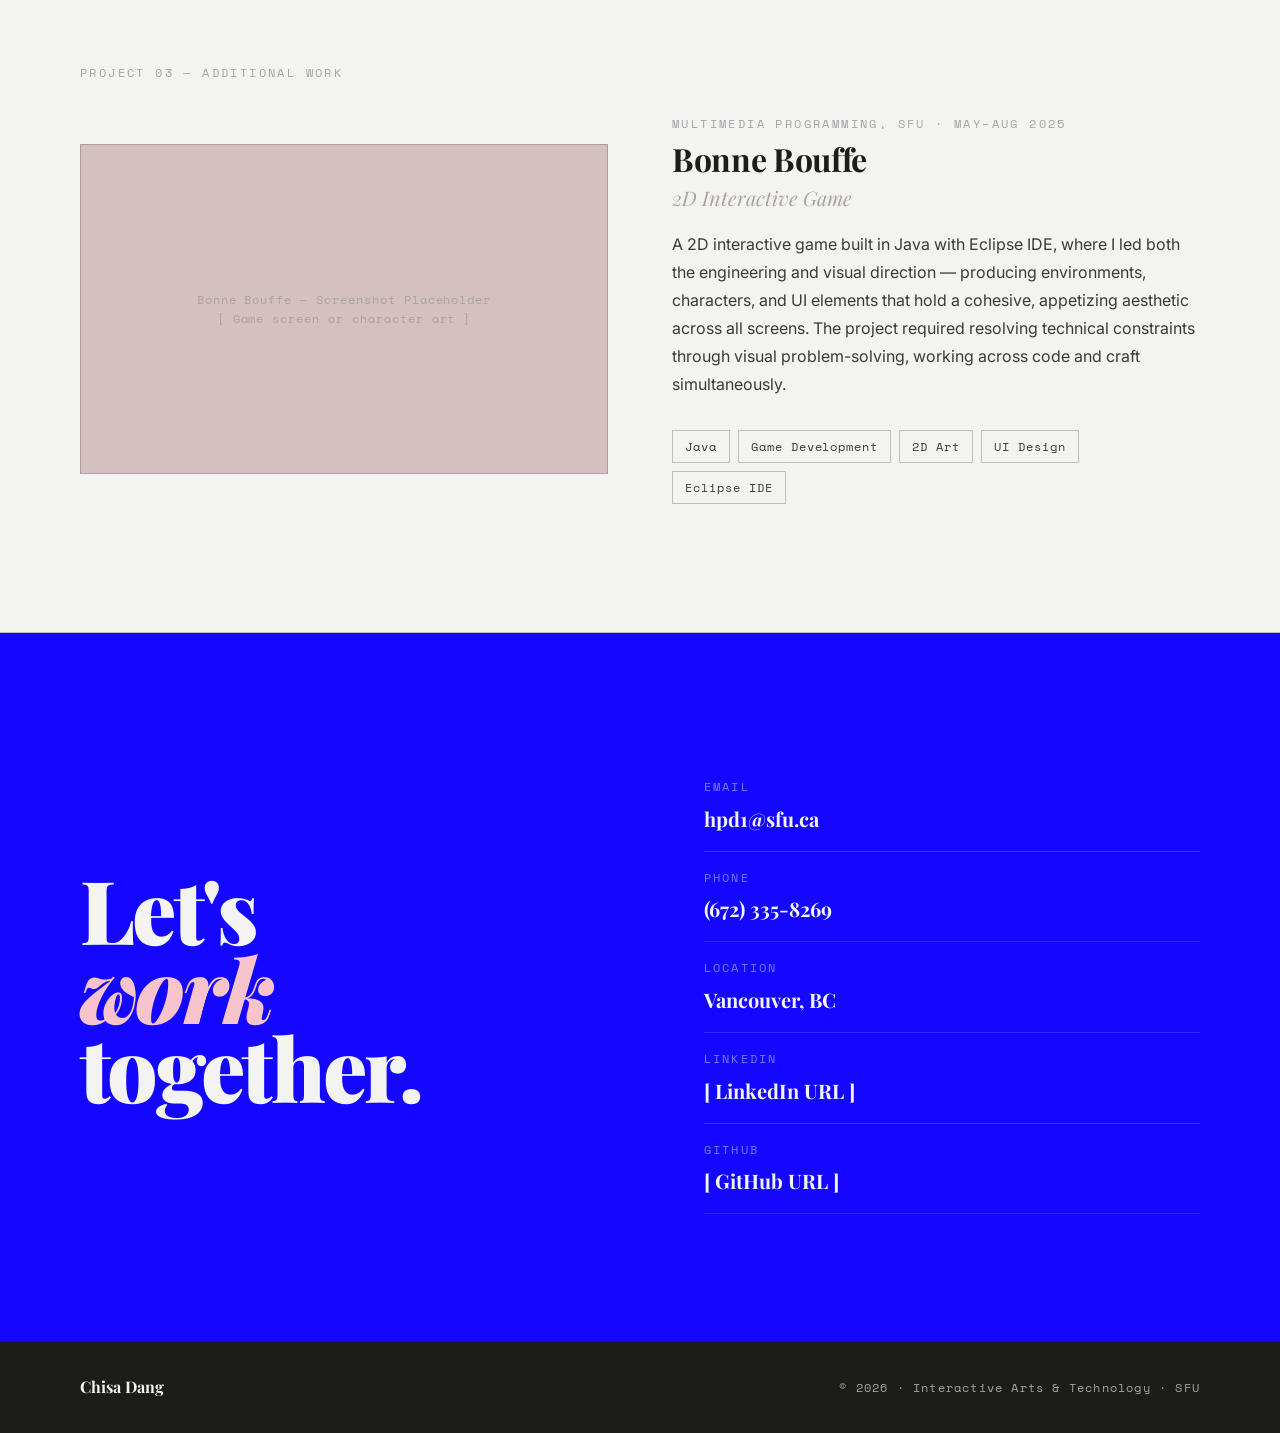
==== commit 7a17bbae: "clean up" ====
--- a/portfolio.html
+++ b/portfolio.html
@@ -12,9 +12,7 @@
 </head>
 <body>
 
-<!-- ══════════════════════════════════════════════════════════
-     NAV
-══════════════════════════════════════════════════════════ -->
+<!--NAV -->
 <header class="nav">
     <div class="container nav__inner">
         <a href="#hero" class="nav__logo">Chisa Dang</a>
@@ -29,10 +27,7 @@
     </div>
 </header>
 
-
-<!-- ══════════════════════════════════════════════════════════
-     HERO
-══════════════════════════════════════════════════════════ -->
+<!--HERO-->
 <section class="hero" id="hero">
     <div class="container">
 
@@ -59,12 +54,13 @@
     <div class="hero__stamp" aria-hidden="true">
         IAT &middot; SFU &middot; Surrey BC &middot; Est. 2022
     </div>
-</section>
-
-
-<!-- ══════════════════════════════════════════════════════════
-     ABOUT / BIO
-══════════════════════════════════════════════════════════ -->
+
+    <img src="assets/Asset 1.svg" alt="" aria-hidden="true" class="hero__deco-floral">
+    <img src="assets/Asset 2.svg" alt="" aria-hidden="true" class="hero__deco-star">
+</section>
+
+
+<!--ABOUT / BIO -->
 <section class="section about" id="about">
     <div class="container">
         <div class="about__grid">
@@ -123,16 +119,12 @@
                     </div>
                 </div>
             </div>
-
         </div>
     </div>
 </section>
 
 
-<!-- ══════════════════════════════════════════════════════════
-     STYLE GUIDE — VISUAL ETHOS
-     (Integrated into the portfolio as a design-thinking section)
-══════════════════════════════════════════════════════════ -->
+<!--STYLE GUIDE — VISUAL ETHOS -->
 <section class="section sg" id="styleguide">
     <div class="container">
 
@@ -240,14 +232,12 @@
                 <!-- [PLACEHOLDER — revise to your own voice] -->
             </p>
         </div>
-
-    </div>
-</section>
-
-
-<!-- ══════════════════════════════════════════════════════════
-     WORK — SECTION HEADER
-══════════════════════════════════════════════════════════ -->
+    </div>
+    <img src="assets/Asset 2.svg" alt="" aria-hidden="true" class="hero__deco-star">
+</section>
+
+
+<!--WORK — SECTION HEADER-->
 <div class="work-banner" id="work">
     <div class="container work-banner__inner">
         <h2 class="work-banner__title">
@@ -264,10 +254,7 @@
 </div>
 
 
-<!-- ══════════════════════════════════════════════════════════
-     PROJECT 01 — STOP BEING LAZY!
-     Full process analysis (~280 words)
-══════════════════════════════════════════════════════════ -->
+<!--PROJECT 01 — STOP BEING LAZY!-->
 <section class="project" id="project-stop-being-lazy">
     <div class="container">
         <div class="project__grid">
@@ -381,16 +368,13 @@
                     <span class="tag">Playtesting</span>
                 </div>
             </div>
-
         </div><!-- /.project__grid -->
     </div>
-</section>
-
-
-<!-- ══════════════════════════════════════════════════════════
-     PROJECT 02 — BETWEEN US
-     Full process analysis (~275 words) — layout flipped
-══════════════════════════════════════════════════════════ -->
+    <img src="assets/Asset 2.svg" alt="" aria-hidden="true" class="hero__deco-star">
+</section>
+
+
+<!--PROJECT 02 — BETWEEN US-->
 <section class="project project--alt project--flip" id="project-between-us">
     <div class="container">
         <div class="project__grid">
@@ -508,10 +492,7 @@
 </section>
 
 
-<!-- ══════════════════════════════════════════════════════════
-     PROJECT 03 — BONNE BOUFFE
-     Card format (no full process analysis)
-══════════════════════════════════════════════════════════ -->
+<!--PROJECT 03 — BONNE BOUFFE-->
 <section class="project-card-wrap" id="project-bonne-bouffe">
     <div class="container">
         <p class="eyebrow" style="margin-bottom: var(--sp-md);">
@@ -559,10 +540,7 @@
 </section>
 
 
-<!-- ══════════════════════════════════════════════════════════
-     CONTACT
-     The one full-bleed blue moment — bold contrast, memorable
-══════════════════════════════════════════════════════════ -->
+<!--CONTACT-->
 <section class="section contact" id="contact">
     <div class="container contact__inner">
 
@@ -585,18 +563,13 @@
                 <span class="contact__method-key">Location</span>
                 <span class="contact__method-val" style="cursor:default;">Vancouver, BC</span>
             </div>
-            <!-- [PLACEHOLDER — fill in your own links] -->
             <div class="contact__method">
                 <span class="contact__method-key">LinkedIn</span>
-                <a class="contact__method-val" href="#">[ LinkedIn URL ]</a>
-            </div>
-            <div class="contact__method">
-                <span class="contact__method-key">Behance / Portfolio</span>
-                <a class="contact__method-val" href="#">[ Behance or site URL ]</a>
+                <a class="contact__method-val" href="https://www.linkedin.com/in/phuong-dang-b03218150/">[ LinkedIn URL ]</a>
             </div>
             <div class="contact__method">
                 <span class="contact__method-key">GitHub</span>
-                <a class="contact__method-val" href="#">[ GitHub URL ]</a>
+                <a class="contact__method-val" href="https://github.com/shiruminomii">[ GitHub URL ]</a>
             </div>
         </div>
 
@@ -604,9 +577,7 @@
 </section>
 
 
-<!-- ══════════════════════════════════════════════════════════
-     FOOTER
-══════════════════════════════════════════════════════════ -->
+<!--FOOTER-->
 <footer class="footer">
     <div class="container footer__inner">
         <span class="footer__name">Chisa Dang</span>
--- a/portfolio.css
+++ b/portfolio.css
@@ -1,65 +1,59 @@
-/* ══════════════════════════════════════════════════════════
-   STYLE GUIDE — VISUAL ETHOS
-   ──────────────────────────────────────────────────────────
-   Designer: Chisa Dang
-   Discipline: Game Design · Illustration · UI/UX · Web Dev
-   Ethos: "Thoughtful Play" — serious craft brought to warm,
-   human-centred experiences. Rigorous process; expressive
-   output. Work at the intersection of narrative and system.
-   Voice: Quiet confidence. No hype. The work speaks.
-══════════════════════════════════════════════════════════ */
-
-/* ── DESIGN TOKENS ─────────────────────────────────────── */
+/* STYLE GUIDE — VISUAL ETHOS*/
+
+/* DESIGN TOKENS */
 :root {
     /* Colors (provided) */
-    --white-smoke:  #F3F3F1;
-    --silver:       #C3BEB9;
-    --lilac-ash:    #A9A2A5;
-    --cotton-rose:  #F7C4CB;
-    --porcelain:    #F8F8F3;
-    --blue:         #1407FF;
+    --white-smoke: #F3F3F1;
+    --silver: #C3BEB9;
+    --lilac-ash: #A9A2A5;
+    --cotton-rose: #F7C4CB;
+    --porcelain: #F8F8F3;
+    --blue: #1407FF;
 
     /* Extended palette */
-    --ink:          #1C1C1A;   /* near-black for body text */
-    --ink-soft:     #3A3A38;   /* secondary text */
+    --ink: #1C1C1A;   
+    --ink-soft: #3A3A38;   
 
     /* Typefaces — replace values with Adobe font names when kit is live */
-    --font-display: 'Playfair Display', Georgia, serif;      /* → Kepler Std      */
-    --font-mono:    'Space Mono', 'Courier New', monospace;  /* → Receipt         */
-    --font-body:    'Inter', system-ui, sans-serif;          /* → Thermal Variable */
+    --font-display: 'Playfair Display', Georgia, serif;     
+    --font-mono: 'Space Mono', 'Courier New', monospace;  
+    --font-body: 'Inter', system-ui, sans-serif;          
 
     /* Type scale (rem) */
-    --text-xs:   0.75rem;
-    --text-sm:   0.875rem;
+    --text-xs: 0.75rem;
+    --text-sm: 0.875rem;
     --text-base: 1rem;
-    --text-lg:   1.125rem;
-    --text-xl:   1.25rem;
-    --text-2xl:  1.5rem;
-    --text-3xl:  2rem;
-    --text-4xl:  2.75rem;
+    --text-lg: 1.125rem;
+    --text-xl: 1.25rem;
+    --text-2xl: 1.5rem;
+    --text-3xl: 2rem;
+    --text-4xl: 2.75rem;
 
     /* Spacing */
-    --sp-xs:  0.5rem;
-    --sp-sm:  1rem;
-    --sp-md:  2rem;
-    --sp-lg:  4rem;
-    --sp-xl:  8rem;
+    --sp-xs: 0.5rem;
+    --sp-sm: 1rem;
+    --sp-md: 2rem;
+    --sp-lg: 4rem;
+    --sp-xl: 8rem;
 
     /* Layout */
-    --max-w:  1200px;
+    --max-w: 1200px;
     --gutter: 2.5rem;
-    --nav-h:  64px;
-}
-
-/* ── RESET ─────────────────────────────────────────────── */
+    --nav-h: 64px;
+
+    /* Decor */
+    --deco-line-color: var(--silver);
+}
+
+/* RESET */
 *, *::before, *::after { box-sizing: border-box; margin: 0; padding: 0; }
 html { scroll-behavior: smooth; -webkit-text-size-adjust: 100%; }
 
 body {
-    font-family:      var(--font-body);
-    font-size:        var(--text-base);
-    line-height:      1.65;
-    color:            var(--ink);
+    font-family: var(--font-body);
+    font-size: var(--text-base);
+    line-height: 1.65;
+    color: var(--ink);
     background-color: var(--white-smoke);
 }
 
@@ -67,116 +61,114 @@
 a      { color: inherit; text-decoration: none; }
 ul, ol { list-style: none; }
 
-/* ── LAYOUT UTILITIES ──────────────────────────────────── */
+/* LAYOUT UTILITIES */
 .container {
     max-width: var(--max-w);
-    margin:    0 auto;
-    padding:   0 var(--gutter);
+    margin: 0 auto;
+    padding: 0 var(--gutter);
 }
 
 .section {
     padding: var(--sp-xl) 0;
 }
 
-/* ── TYPE UTILITIES ────────────────────────────────────── */
+/* TYPE UTILITIES */
 .eyebrow {
-    font-family:     var(--font-mono);
-    font-size:       var(--text-xs);
-    letter-spacing:  0.2em;
-    text-transform:  uppercase;
-    color:           var(--lilac-ash);
+    font-family: var(--font-mono);
+    font-size: var(--text-xs);
+    letter-spacing: 0.2em;
+    text-transform: uppercase;
+    color: var(--lilac-ash);
 }
 
 .tag {
-    display:         inline-block;
-    font-family:     var(--font-mono);
-    font-size:       var(--text-xs);
-    letter-spacing:  0.08em;
-    padding:         0.35rem 0.75rem;
-    border:          1px solid var(--silver);
-    color:           var(--ink-soft);
-    background:      transparent;
-}
-
-/* ── PLACEHOLDER FRAME ─────────────────────────────────── */
+    display: inline-block;
+    font-family: var(--font-mono);
+    font-size: var(--text-xs);
+    letter-spacing: 0.08em;
+    padding: 0.35rem 0.75rem;
+    border: 1px solid var(--silver);
+    color: var(--ink-soft);
+    background: transparent;
+}
+
+/*PLACEHOLDER FRAME */
 /* Generic grey box used throughout for image placeholders */
 .ph {
-    display:         flex;
-    flex-direction:  column;
-    align-items:     center;
+    display: flex;
+    flex-direction: column;
+    align-items: center;
     justify-content: center;
-    gap:             0.75rem;
-    background:      var(--silver);
-    border:          1px solid var(--lilac-ash);
-    color:           var(--lilac-ash);
-    font-family:     var(--font-mono);
-    font-size:       var(--text-xs);
-    letter-spacing:  0.08em;
-    text-align:      center;
-    padding:         1.5rem;
+    gap: 0.75rem;
+    background: var(--silver);
+    border: 1px solid var(--lilac-ash);
+    color: var(--lilac-ash);
+    font-family: var(--font-mono);
+    font-size: var(--text-xs);
+    letter-spacing: 0.08em;
+    text-align: center;
+    padding: 1.5rem;
 }
 
 .ph svg { opacity: 0.4; }
 
-/* ══════════════════════════════════════════════════════════
-   NAV
-══════════════════════════════════════════════════════════ */
+/* NAV */
 .nav {
-    position:      fixed;
-    top: 0; left: 0; right: 0;
-    height:        var(--nav-h);
-    background:    var(--white-smoke);
+    position: fixed;
+    top: 0; 
+    left: 0; 
+    right: 0;
+    height: var(--nav-h);
+    background: var(--white-smoke);
     border-bottom: 1px solid var(--silver);
-    z-index:       100;
-    display:       flex;
-    align-items:   center;
+    z-index: 100;
+    display: flex;
+    align-items: center;
 }
 
 .nav__inner {
-    display:         flex;
-    align-items:     center;
+    display: flex;
+    align-items: center;
     justify-content: space-between;
-    width:           100%;
+    width: 100%;
 }
 
 .nav__logo {
-    font-family:    var(--font-display);
-    font-weight:    700;
-    font-size:      var(--text-lg);
+    font-family: var(--font-display);
+    font-weight: 700;
+    font-size: var(--text-lg);
     letter-spacing: -0.01em;
-    color:          var(--ink);
+    color: var(--ink);
 }
 
 .nav__links {
     display: flex;
-    gap:     var(--sp-md);
+    gap: var(--sp-md);
 }
 
 .nav__links a {
-    font-family:    var(--font-mono);
-    font-size:      var(--text-xs);
+    font-family: var(--font-mono);
+    font-size: var(--text-xs);
     letter-spacing: 0.12em;
     text-transform: uppercase;
-    color:          var(--ink-soft);
-    transition:     color 0.15s ease;
+    color: var(--ink-soft);
+    transition: color 0.15s ease;
 }
 
 .nav__links a:hover  { color: var(--blue); }
 .nav__links a:focus  { outline: 2px solid var(--blue); outline-offset: 3px; }
 
-/* ══════════════════════════════════════════════════════════
-   HERO
-══════════════════════════════════════════════════════════ */
+/* HERO */
 .hero {
-    min-height:     100vh;
-    padding-top:    var(--nav-h);
+    min-height: 100vh;
+    padding-top: var(--nav-h);
     padding-bottom: var(--sp-lg);
-    border-bottom:  1px solid var(--silver);
-    display:        flex;
+    border-bottom: 1px solid var(--silver);
+    display: flex;
     flex-direction: column;
     justify-content: flex-end;
-    position:       relative;
-    overflow:       hidden;
+    position: relative;
+    overflow: hidden;
 }
 
 .hero__eyebrow {
@@ -184,276 +176,263 @@
 }
 
 .hero__name {
-    font-family:    var(--font-display);
-    font-weight:    900;
-    font-size:      clamp(4rem, 13vw, 11rem);
-    line-height:    0.88;
+    font-family: var(--font-display);
+    font-weight: 900;
+    font-size: clamp(4rem, 13vw, 11rem);
+    line-height: 0.88;
     letter-spacing: -0.03em;
-    color:          var(--ink);
+    color: var(--ink);
 }
 
 .hero__name-marked {
-    display:    inline;
+    display: inline;
     background: linear-gradient(to bottom, transparent 72%, var(--cotton-rose) 72%);
 }
 
 .hero__bottom {
-    display:         flex;
+    display: flex;
     justify-content: space-between;
-    align-items:     flex-end;
-    margin-top:      var(--sp-lg);
+    align-items: flex-end;
+    margin-top: var(--sp-lg);
 }
 
 .hero__roles {
-    font-family:    var(--font-mono);
-    font-size:      var(--text-sm);
+    font-family: var(--font-mono);
+    font-size: var(--text-sm);
     letter-spacing: 0.1em;
-    color:          var(--ink-soft);
-    line-height:    2;
+    color: var(--ink-soft);
+    line-height: 2;
 }
 
 .hero__scroll {
-    font-family:  var(--font-mono);
-    font-size:    var(--text-xs);
+    font-family: var(--font-mono);
+    font-size: var(--text-xs);
     letter-spacing: 0.15em;
     text-transform: uppercase;
-    color:        var(--lilac-ash);
+    color: var(--lilac-ash);
     writing-mode: vertical-rl;
 }
 
-/* Small receipt-tape label in the corner — 90s editorial detail */
 .hero__stamp {
-    position:       absolute;
-    top:            calc(var(--nav-h) + 1.5rem);
-    right:          var(--gutter);
-    font-family:    var(--font-mono);
-    font-size:      var(--text-xs);
+    position: absolute;
+    top: calc(var(--nav-h) + 1.5rem);
+    right: var(--gutter);
+    font-family: var(--font-mono);
+    font-size: var(--text-xs);
     letter-spacing: 0.1em;
-    color:          var(--lilac-ash);
-    border:         1px solid var(--silver);
-    padding:        0.35rem 0.7rem;
-}
-
-/* ══════════════════════════════════════════════════════════
-   ABOUT / BIO
-══════════════════════════════════════════════════════════ */
+    color: var(--lilac-ash);
+    border: 1px solid var(--silver);
+    padding: 0.35rem 0.7rem;
+}
+
+/* ABOUT / BIO */
 .about {
     background: var(--porcelain);
 }
 
 .about__grid {
-    display:               grid;
+    display: grid;
     grid-template-columns: 1fr 1fr;
-    gap:                   var(--sp-xl);
-    align-items:           start;
+    gap: var(--sp-xl);
+    align-items: start;
 }
 
 .about__heading {
-    font-family:    var(--font-display);
-    font-size:      var(--text-4xl);
-    font-weight:    700;
-    line-height:    1.05;
+    font-family: var(--font-display);
+    font-size: var(--text-4xl);
+    font-weight: 700;
+    line-height: 1.05;
     letter-spacing: -0.02em;
     margin-bottom:  var(--sp-md);
 }
 
 .about__heading em {
     font-style: italic;
-    color:       var(--blue);
+    color: var(--blue);
 }
 
 .about__bio {
-    font-size:     var(--text-lg);
-    line-height:   1.75;
-    color:         var(--ink-soft);
-    max-width:     52ch;
+    font-size: var(--text-lg);
+    line-height: 1.75;
+    color: var(--ink-soft);
+    max-width: 52ch;
     margin-bottom: var(--sp-md);
 }
 
 .about__seeking-label {
-    display:       block;
+    display: block;
     margin-bottom: var(--sp-xs);
 }
 
 .about__seeking {
-    display:        flex;
+    display: flex;
     flex-direction: column;
-    gap:            0.6rem;
+    gap: 0.6rem;
     margin-bottom:  var(--sp-lg);
 }
 
 .about__seeking li {
-    display:     flex;
+    display: flex;
     align-items: center;
-    gap:         0.75rem;
-    font-size:   var(--text-sm);
-    color:       var(--ink-soft);
-}
-
-/* Cotton-rose square bullet — geometric & character-driven */
+    gap: 0.75rem;
+    font-size: var(--text-sm);
+    color: var(--ink-soft);
+}
+
 .about__seeking li::before {
-    content:      '';
-    display:      inline-block;
-    width:        8px;
-    height:       8px;
-    background:   var(--cotton-rose);
-    flex-shrink:  0;
+    display: inline-block;
+    width: 8px;
+    height: 8px;
+    background: var(--cotton-rose);
+    flex-shrink: 0;
 }
 
 .about__skills {
-    display:   flex;
+    display: flex;
     flex-wrap: wrap;
-    gap:       0.5rem;
-}
-
-/* Photo frame with a slight tilt — nods to 90s collage mood */
+    gap: 0.5rem;
+}
+
 .about__photo-wrap {
-    position:   relative;
+    position: relative;
     padding-top: var(--sp-md);
 }
 
 .about__photo-frame {
-    width:       100%;
+    width: 100%;
     aspect-ratio: 3/4;
-    transform:   rotate(1.8deg);
-}
-
-/* ══════════════════════════════════════════════════════════
-   STYLE GUIDE SECTION
-   (Inline on the portfolio — demonstrates design thinking)
-══════════════════════════════════════════════════════════ */
+    transform: rotate(1.8deg);
+}
+
+/* STYLE GUIDE SECTION */
 .sg {
     background: var(--ink);
-    color:      var(--white-smoke);
+    color: var(--white-smoke);
 }
 
 .sg__heading {
-    font-family:    var(--font-display);
-    font-size:      var(--text-3xl);
-    font-weight:    700;
-    margin-bottom:  0.35rem;
-    color:          var(--white-smoke);
+    font-family: var(--font-display);
+    font-size: var(--text-3xl);
+    font-weight: 700;
+    margin-bottom: 0.35rem;
+    color: var(--white-smoke);
 }
 
 .sg__sub {
-    color:          var(--lilac-ash);
-    font-size:      var(--text-sm);
-    margin-bottom:  var(--sp-lg);
-    max-width:      60ch;
+    color: var(--lilac-ash);
+    font-size: var(--text-sm);
+    margin-bottom: var(--sp-lg);
+    max-width: 60ch;
 }
 
 .sg__grid {
-    display:               grid;
+    display:grid;
     grid-template-columns: 1fr 1fr 1fr;
-    gap:                   var(--sp-md);
-    margin-bottom:         var(--sp-lg);
+    gap: var(--sp-md);
+    margin-bottom: var(--sp-lg);
 }
 
 .sg__block-label {
-    font-family:    var(--font-mono);
-    font-size:      var(--text-xs);
+    font-family: var(--font-mono);
+    font-size: var(--text-xs);
     letter-spacing: 0.18em;
     text-transform: uppercase;
-    color:          var(--lilac-ash);
-    display:        block;
-    margin-bottom:  var(--sp-sm);
+    color: var(--lilac-ash);
+    display: block;
+    margin-bottom: var(--sp-sm);
     padding-bottom: var(--sp-xs);
-    border-bottom:  1px solid rgba(255,255,255,0.08);
+    border-bottom: 1px solid rgba(255,255,255,0.08);
 }
 
 /* Colour swatches */
 .sg__swatches {
-    display:        flex;
+    display: flex;
     flex-direction: column;
-    gap:            0.6rem;
+    gap: 0.6rem;
 }
 
 .sg__swatch {
-    display:     flex;
+    display: flex;
     align-items: center;
-    gap:         0.75rem;
+    gap: 0.75rem;
 }
 
 .sg__swatch-dot {
-    width:        30px;
-    height:       30px;
-    flex-shrink:  0;
-    border:       1px solid rgba(255,255,255,0.1);
+    width: 30px;
+    height: 30px;
+    flex-shrink: 0;
+    border: 1px solid rgba(255,255,255,0.1);
 }
 
 .sg__swatch-name {
-    font-family:    var(--font-mono);
-    font-size:      var(--text-xs);
+    font-family: var(--font-mono);
+    font-size:  var(--text-xs);
     letter-spacing: 0.04em;
-    color:          var(--silver);
+    color: var(--silver);
 }
 
 /* Type samples */
 .sg__type-group {
-    display:        flex;
+    display: flex;
     flex-direction: column;
-    gap:            var(--sp-sm);
-}
-
-.sg__type-sample {}
+    gap: var(--sp-sm);
+}
 
 .sg__type-label {
-    font-family:    var(--font-mono);
-    font-size:      0.65rem;
+    font-family: var(--font-mono);
+    font-size: 0.65rem;
     letter-spacing: 0.12em;
-    color:          var(--lilac-ash);
-    margin-bottom:  0.2rem;
+    color: var(--lilac-ash);
+    margin-bottom: 0.2rem;
 }
 
 .sg__type-display {
-    font-family:    var(--font-display);
-    font-size:      var(--text-3xl);
-    font-weight:    900;
-    line-height:    1;
-    color:          var(--white-smoke);
+    font-family: var(--font-display);
+    font-size: var(--text-3xl);
+    font-weight: 900;
+    line-height: 1;
+    color: var(--white-smoke);
 }
 
 .sg__type-italic {
     font-family: var(--font-display);
-    font-size:   var(--text-2xl);
-    font-style:  italic;
-    color:       var(--cotton-rose);
+    font-size: var(--text-2xl);
+    font-style: italic;
+    color: var(--cotton-rose);
 }
 
 .sg__type-mono {
-    font-family:    var(--font-mono);
-    font-size:      var(--text-sm);
+    font-family: var(--font-mono);
+    font-size: var(--text-sm);
     letter-spacing: 0.08em;
-    color:          var(--silver);
+    color: var(--silver);
 }
 
 .sg__type-body {
     font-family: var(--font-body);
-    font-size:   var(--text-base);
-    color:       var(--silver);
+    font-size: var(--text-base);
+    color: var(--silver);
     line-height: 1.6;
 }
 
 /* Principles */
 .sg__principles {
-    display:        flex;
+    display: flex;
     flex-direction: column;
-    gap:            var(--sp-sm);
-}
-
-.sg__principle {}
+    gap: var(--sp-sm);
+}
 
 .sg__principle-number {
-    font-family:    var(--font-mono);
-    font-size:      var(--text-xs);
+    font-family: var(--font-mono);
+    font-size: var(--text-xs);
     letter-spacing: 0.1em;
-    color:          var(--cotton-rose);
+    color: var(--cotton-rose);
     margin-bottom:  0.2rem;
 }
 
 .sg__principle-body {
-    font-size:   var(--text-sm);
-    color:       var(--silver);
+    font-size: var(--text-sm);
+    color: var(--silver);
     line-height: 1.6;
 }
 
@@ -461,52 +440,50 @@
 .sg__ethos {
     border-top: 1px solid rgba(255,255,255,0.1);
     padding-top: var(--sp-md);
-    display:     grid;
+    display: grid;
     grid-template-columns: 160px 1fr;
-    gap:         var(--sp-lg);
+    gap: var(--sp-lg);
     align-items: center;
 }
 
 .sg__ethos-label {
-    font-family:    var(--font-mono);
-    font-size:      var(--text-xs);
+    font-family: var(--font-mono);
+    font-size: var(--text-xs);
     letter-spacing: 0.15em;
     text-transform: uppercase;
-    color:          var(--lilac-ash);
+    color: var(--lilac-ash);
 }
 
 .sg__ethos-statement {
     font-family: var(--font-display);
-    font-size:   var(--text-2xl);
-    font-style:  italic;
+    font-size: var(--text-2xl);
+    font-style: italic;
     line-height: 1.35;
-    color:       var(--white-smoke);
-}
-
-/* ══════════════════════════════════════════════════════════
-   WORK SECTION HEADER
-══════════════════════════════════════════════════════════ */
+    color: var(--white-smoke);
+}
+
+/* WORK SECTION HEADER */
 .work-banner {
-    padding:       var(--sp-lg) 0 var(--sp-md);
+    padding: var(--sp-lg) 0 var(--sp-md);
     border-bottom: 1px solid var(--silver);
 }
 
 .work-banner__inner {
-    display:         flex;
+    display: flex;
     justify-content: space-between;
-    align-items:     flex-end;
+    align-items: flex-end;
 }
 
 .work-banner__title {
-    font-family:    var(--font-display);
-    font-weight:    900;
-    font-size:      clamp(2.5rem, 7vw, 5.5rem);
-    line-height:    0.88;
+    font-family: var(--font-display);
+    font-weight: 900;
+    font-size: clamp(2.5rem, 7vw, 5.5rem);
+    line-height: 0.88;
     letter-spacing: -0.03em;
 }
 
 .work-banner__title em {
-    font-style:  italic;
+    font-style: italic;
     font-weight: 400;
 }
 
@@ -514,11 +491,9 @@
     text-align: right;
 }
 
-/* ══════════════════════════════════════════════════════════
-   PROJECT — FULL PROCESS ANALYSIS
-══════════════════════════════════════════════════════════ */
+/* PROJECT — FULL PROCESS ANALYSIS */
 .project {
-    padding:       var(--sp-xl) 0;
+    padding: var(--sp-xl) 0;
     border-bottom: 1px solid var(--silver);
 }
 
@@ -527,10 +502,10 @@
 }
 
 .project__grid {
-    display:               grid;
+    display: grid;
     grid-template-columns: 5fr 7fr;
-    gap:                   var(--sp-xl);
-    align-items:           start;
+    gap: var(--sp-xl);
+    align-items: start;
 }
 
 /* Reverse: visuals on right */
@@ -548,88 +523,86 @@
 
 /* Visuals column */
 .project__main-ph {
-    width:        100%;
+    width: 100%;
     aspect-ratio: 4/3;
     margin-bottom: var(--sp-sm);
 }
 
 .project__thumbs {
-    display:               grid;
+    display: grid;
     grid-template-columns: repeat(3, 1fr);
-    gap:                   0.5rem;
+    gap: 0.5rem;
 }
 
 .project__thumb-ph {
     aspect-ratio: 1/1;
-    opacity:      0.7;
+    opacity: 0.7;
 }
 
 /* Content column */
 .project__number {
-    display:       block;
+    display: block;
     margin-bottom: var(--sp-sm);
 }
 
 .project__title {
-    font-family:    var(--font-display);
-    font-weight:    900;
-    font-size:      var(--text-4xl);
-    line-height:    1;
+    font-family:var(--font-display);
+    font-weight: 900;
+    font-size: var(--text-4xl);
+    line-height: 1;
     letter-spacing: -0.02em;
-    margin-bottom:  var(--sp-xs);
+    margin-bottom: var(--sp-xs);
 }
 
 .project__subtitle {
-    font-family:  var(--font-display);
-    font-style:   italic;
-    font-weight:  400;
-    font-size:    var(--text-xl);
-    color:        var(--lilac-ash);
+    font-family: var(--font-display);
+    font-style: italic;
+    font-weight: 400;
+    font-size: var(--text-xl);
+    color: var(--lilac-ash);
     margin-bottom: var(--sp-md);
 }
 
 .project__meta-row {
-    display:        flex;
-    gap:            var(--sp-lg);
-    flex-wrap:      wrap;
+    display: flex;
+    gap: var(--sp-lg);
+    flex-wrap: wrap;
     padding-bottom: var(--sp-md);
-    border-bottom:  1px solid var(--silver);
-    margin-bottom:  var(--sp-md);
-}
-
-.project__meta-cell {}
+    border-bottom: 1px solid var(--silver);
+    margin-bottom: var(--sp-md);
+}
 
 .project__meta-key {
-    display:        block;
-    font-family:    var(--font-mono);
-    font-size:      0.65rem;
+    display: block;
+    font-family: var(--font-mono);
+    font-size: 0.65rem;
     letter-spacing: 0.15em;
     text-transform: uppercase;
-    color:          var(--lilac-ash);
-    margin-bottom:  0.2rem;
+    color: var(--lilac-ash);
+    margin-bottom: 0.2rem;
 }
 
 .project__meta-val {
-    font-family:    var(--font-mono);
-    font-size:      var(--text-xs);
+    font-family: var(--font-mono);
+    font-size: var(--text-xs);
     letter-spacing: 0.04em;
-    color:          var(--ink-soft);
+    color: var(--ink-soft);
 }
 
 .project__analysis-eyebrow {
-    font-family:    var(--font-mono);
-    font-size:      var(--text-xs);
+    font-family: var(--font-mono);
+    font-size: var(--text-xs);
     letter-spacing: 0.15em;
     text-transform: uppercase;
-    color:          var(--blue);
-    display:        block;
-    margin-bottom:  var(--sp-sm);
+    color: var(--blue);
+    display: block;
+    margin-bottom: var(--sp-sm);
 }
 
 .project__analysis {
-    font-size:   var(--text-base);
+    font-size: var(--text-base);
     line-height: 1.85;
-    color:       var(--ink-soft);
+    color: var(--ink-soft);
 }
 
 .project__analysis p + p {
@@ -637,154 +610,145 @@
 }
 
 .project__tags {
-    display:   flex;
+    display: flex;
     flex-wrap: wrap;
-    gap:       0.5rem;
+    gap: 0.5rem;
     margin-top: var(--sp-md);
 }
 
-/* ══════════════════════════════════════════════════════════
-   PROJECT 03 — CARD (no process analysis)
-══════════════════════════════════════════════════════════ */
+/* PROJECT 03 — CARD */
 .project-card-wrap {
-    padding:       var(--sp-xl) 0;
+    padding: var(--sp-xl) 0;
     border-bottom: 1px solid var(--silver);
 }
 
 .project-card {
-    display:               grid;
+    display: grid;
     grid-template-columns: 1fr 1fr;
-    gap:                   var(--sp-lg);
-    align-items:           center;
+    gap: var(--sp-lg);
+    align-items: center;
 }
 
 .project-card__ph {
-    width:        100%;
+    width: 100%;
     aspect-ratio: 16/10;
-    /* Rose tint to distinguish from the grey project placeholders */
-    background:   color-mix(in srgb, var(--cotton-rose) 35%, var(--silver));
+    background: color-mix(in srgb, var(--cotton-rose) 35%, var(--silver));
 }
 
 .project-card__heading {
-    font-family:    var(--font-display);
-    font-weight:    700;
-    font-size:      var(--text-3xl);
-    line-height:    1.05;
+    font-family: var(--font-display);
+    font-weight: 700;
+    font-size: var(--text-3xl);
+    line-height: 1.05;
     letter-spacing: -0.01em;
     margin-bottom:  0.35rem;
 }
 
 .project-card__role {
-    font-family:  var(--font-display);
-    font-style:   italic;
-    font-weight:  400;
-    font-size:    var(--text-xl);
-    color:        var(--lilac-ash);
+    font-family: var(--font-display);
+    font-style: italic;
+    font-weight: 400;
+    font-size: var(--text-xl);
+    color: var(--lilac-ash);
     margin-bottom: var(--sp-sm);
 }
 
 .project-card__desc {
-    font-size:     var(--text-base);
-    line-height:   1.75;
-    color:         var(--ink-soft);
+    font-size: var(--text-base);
+    line-height: 1.75;
+    color: var(--ink-soft);
     margin-bottom: var(--sp-md);
 }
 
-/* ══════════════════════════════════════════════════════════
-   CONTACT — Full-bleed blue: the one moment of boldness
-══════════════════════════════════════════════════════════ */
+/* CONTACT — Full-bleed blue: the one moment of boldness */
 .contact {
     background: var(--blue);
-    color:      var(--white-smoke);
+    color: var(--white-smoke);
 }
 
 .contact__inner {
-    display:               grid;
+    display: grid;
     grid-template-columns: 1fr 1fr;
-    gap:                   var(--sp-xl);
-    align-items:           center;
+    gap: var(--sp-xl);
+    align-items: center;
 }
 
 .contact__heading {
-    font-family:    var(--font-display);
-    font-weight:    900;
-    font-size:      clamp(2.75rem, 7vw, 5.5rem);
-    line-height:    0.9;
+    font-family: var(--font-display);
+    font-weight: 900;
+    font-size: clamp(2.75rem, 7vw, 5.5rem);
+    line-height: 0.9;
     letter-spacing: -0.03em;
-    color:          var(--white-smoke);
+    color: var(--white-smoke);
 }
 
 .contact__heading em {
     font-style: italic;
-    color:       var(--cotton-rose);
+    color: var(--cotton-rose);
 }
 
 .contact__methods {
-    display:        flex;
+    display: flex;
     flex-direction: column;
-    gap:            0;
+    gap: 0;
 }
 
 .contact__method {
-    padding:       var(--sp-sm) 0;
+    padding: var(--sp-sm) 0;
     border-bottom: 1px solid rgba(255,255,255,0.15);
 }
 
 .contact__method-key {
-    display:        block;
-    font-family:    var(--font-mono);
-    font-size:      var(--text-xs);
+    display: block;
+    font-family: var(--font-mono);
+    font-size: var(--text-xs);
     letter-spacing: 0.18em;
     text-transform: uppercase;
-    color:          rgba(255,255,255,0.45);
+    color: rgba(255,255,255,0.45);
     margin-bottom:  0.3rem;
 }
 
 .contact__method-val {
-    font-family:    var(--font-display);
-    font-weight:    700;
-    font-size:      var(--text-xl);
-    color:          var(--white-smoke);
-    transition:     color 0.15s ease;
+    font-family: var(--font-display);
+    font-weight: 700;
+    font-size: var(--text-xl);
+    color: var(--white-smoke);
+    transition: color 0.15s ease;
 }
 
 .contact__method-val:hover { color: var(--cotton-rose); }
 
-/* ══════════════════════════════════════════════════════════
-   FOOTER
-══════════════════════════════════════════════════════════ */
+/* FOOTER */
 .footer {
     background: var(--ink);
-    padding:    var(--sp-md) 0;
+    padding: var(--sp-md) 0;
 }
 
 .footer__inner {
-    display:         flex;
+    display: flex;
     justify-content: space-between;
-    align-items:     center;
+    align-items: center;
 }
 
 .footer__name {
-    font-family:  var(--font-display);
-    font-weight:  700;
-    font-size:    var(--text-base);
-    color:        var(--white-smoke);
+    font-family: var(--font-display);
+    font-weight: 700;
+    font-size: var(--text-base);
+    color: var(--white-smoke);
 }
 
 .footer__copy {
-    font-family:    var(--font-mono);
-    font-size:      var(--text-xs);
+    font-family: var(--font-mono);
+    font-size: var(--text-xs);
     letter-spacing: 0.1em;
-    color:          var(--lilac-ash);
-}
-
-/* ══════════════════════════════════════════════════════════
-   RESPONSIVE
-══════════════════════════════════════════════════════════ */
+    color: var(--lilac-ash);
+}
+
+/* RESPONSIVE */
 @media (max-width: 900px) {
     :root {
         --gutter: 1.5rem;
-        --sp-xl:  5rem;
+        --sp-xl: 5rem;
     }
 
     .about__grid,
@@ -806,14 +770,23 @@
 
     .work-banner__inner {
         flex-direction: column;
-        align-items:    flex-start;
-        gap:            var(--sp-sm);
+        align-items: flex-start;
+        gap: var(--sp-sm);
     }
 
     .footer__inner {
         flex-direction: column;
-        gap:            0.5rem;
-        text-align:     center;
+        gap: 0.5rem;
+        text-align: center;
+    }
+
+    .hero__deco-floral {
+        width: clamp(180px, 45vw, 260px);
+        right: -40px;
+        opacity: 0.45;
+    }
+    .hero__deco-star {
+        display: none;
     }
 }
 
@@ -822,16 +795,42 @@
 
     .hero__bottom {
         flex-direction: column;
-        align-items:    flex-start;
-        gap:            var(--sp-sm);
+        align-items: flex-start;
+        gap: var(--sp-sm);
     }
 
     .hero__scroll { writing-mode: horizontal-tb; }
 
     .project__meta-row { gap: var(--sp-sm); }
-}
-
-/* Respect motion preferences */
+
+    .hero__deco-floral {
+        display: none;
+    }
+}
+
 @media (prefers-reduced-motion: reduce) {
     *, *::before, *::after { transition: none !important; }
 }
+
+/* DECORAVTIVE */
+
+.hero__deco-floral {
+    position: absolute;
+    right: -80px;
+    bottom: var(--sp-lg);
+    width: clamp(260px, 34vw, 460px);
+    pointer-events: none;
+    user-select: none;
+    mix-blend-mode: multiply;
+    opacity: 0.72;
+}
+
+.hero__deco-star {
+    position: relative;
+    left: var(--gutter);
+    bottom: calc(var(--sp-xl) + 2rem);
+    width: clamp(36px, 4.5vw, 60px);
+    pointer-events: none;
+    user-select: none;
+}
+
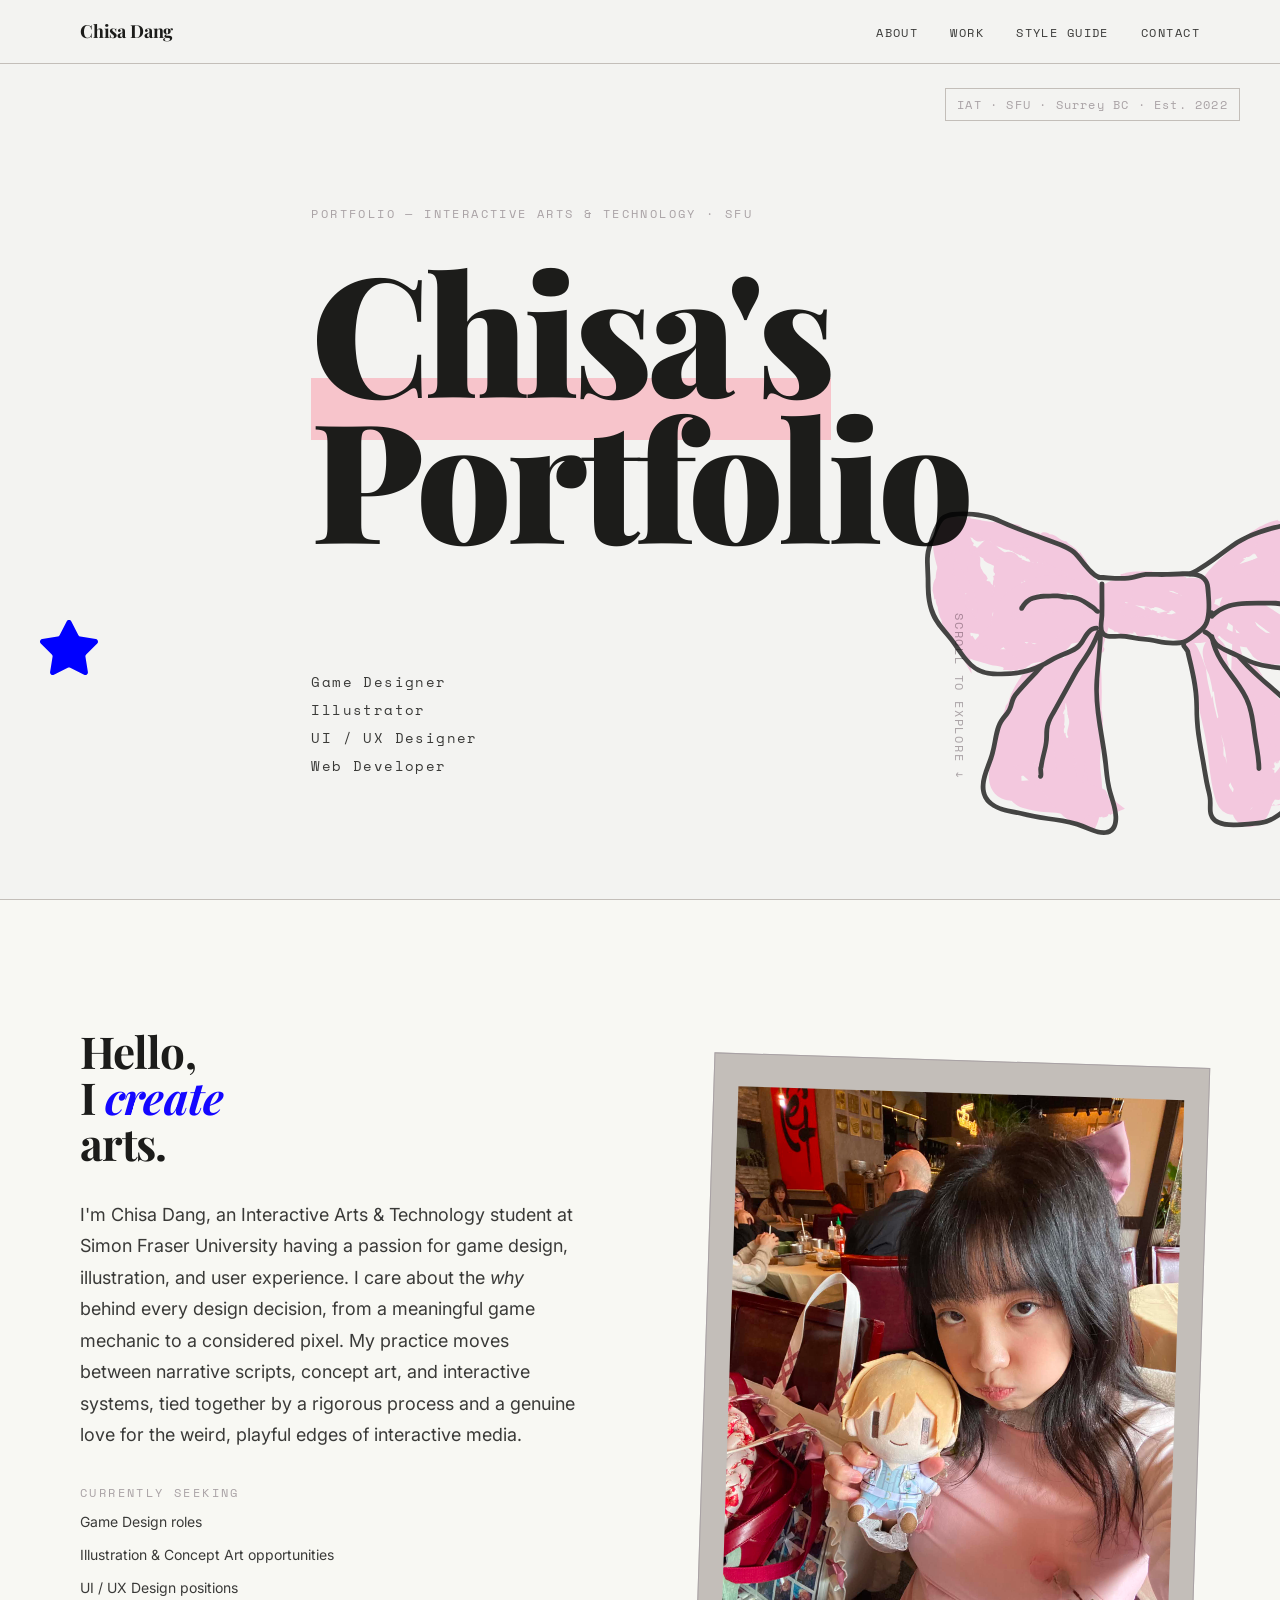
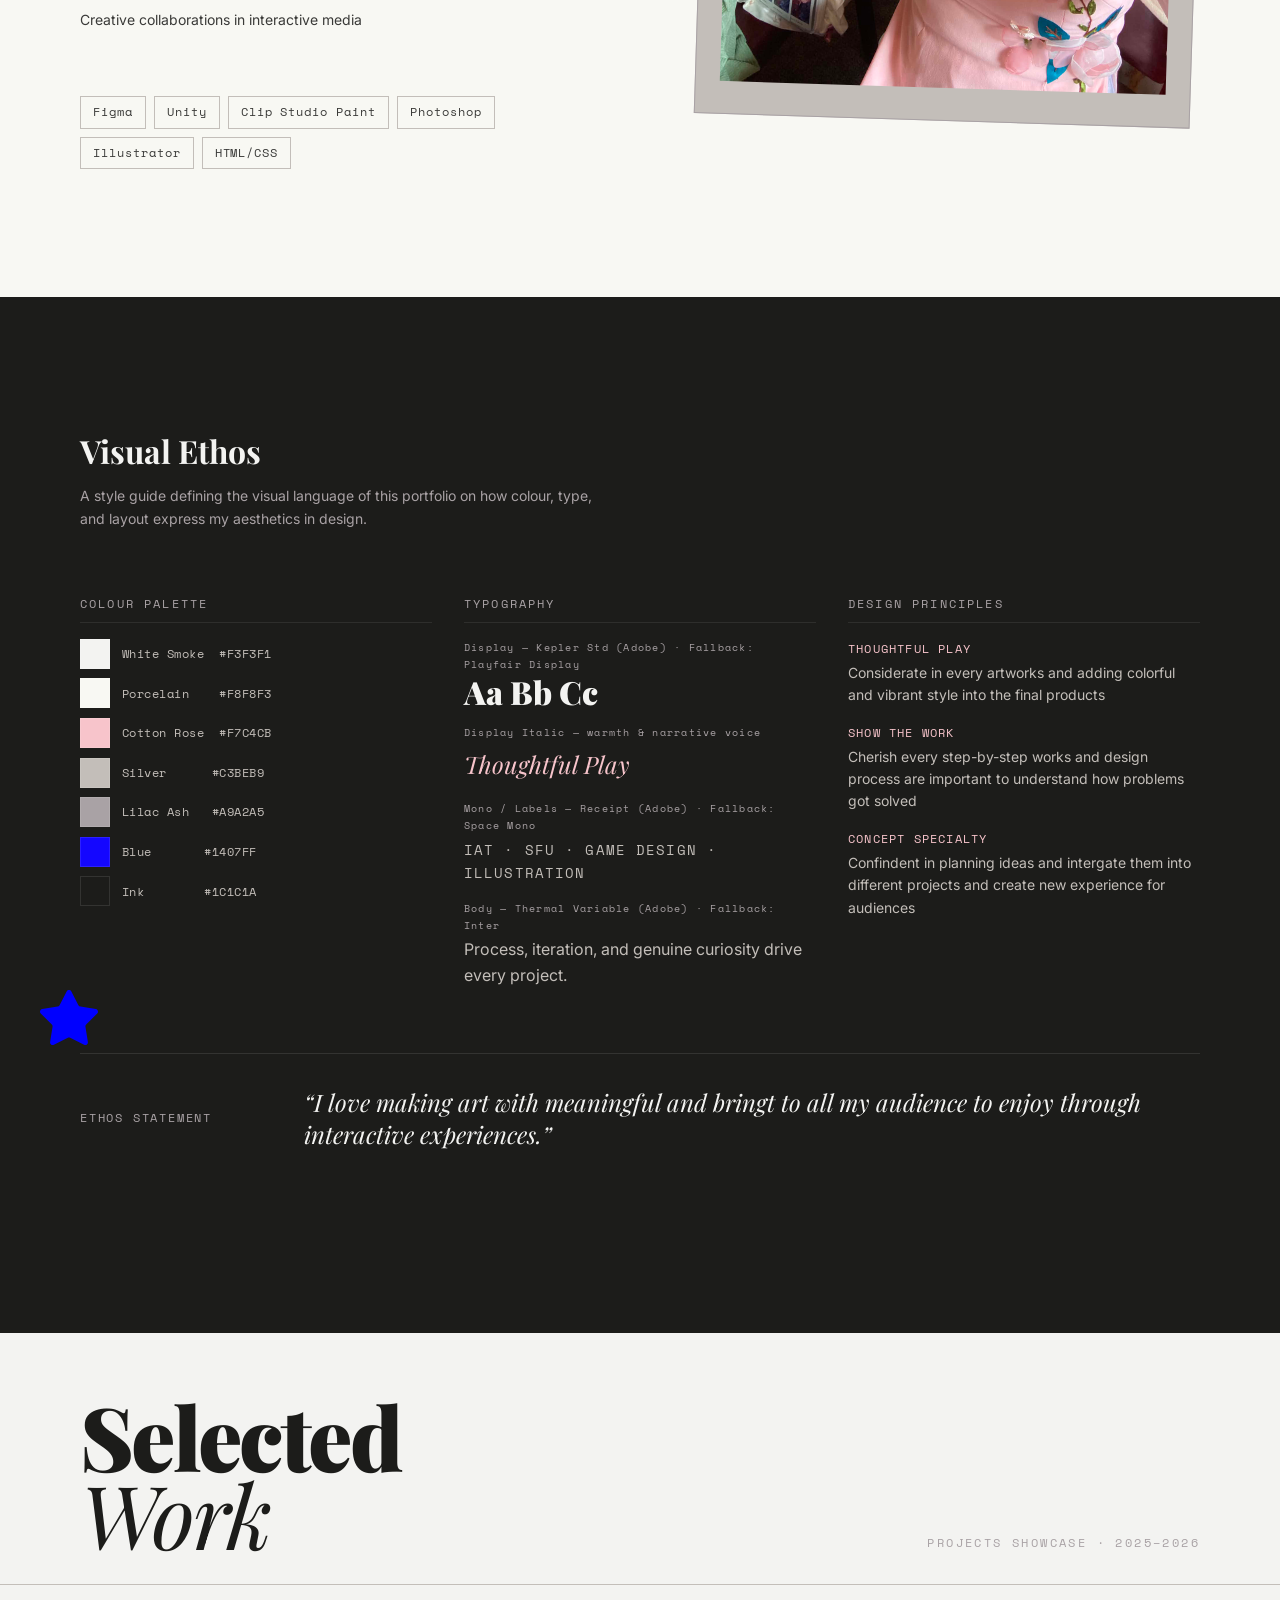
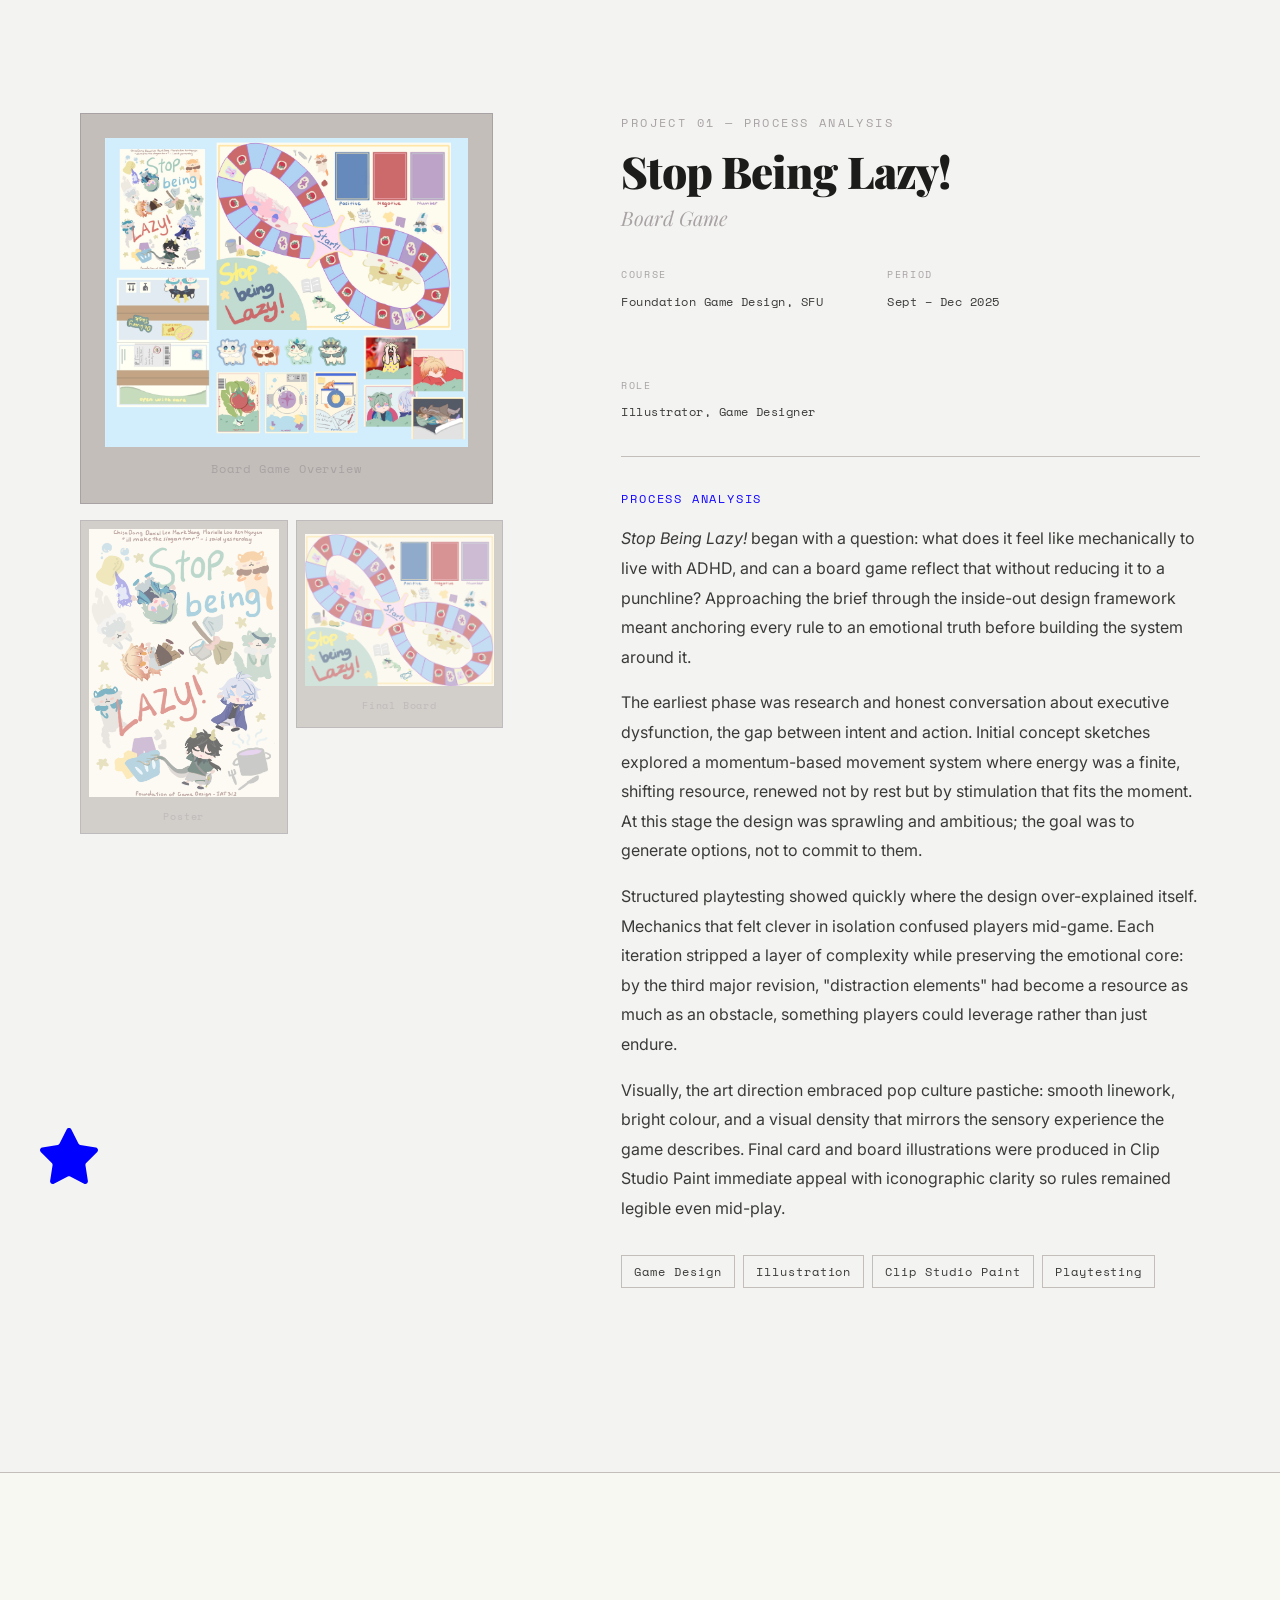
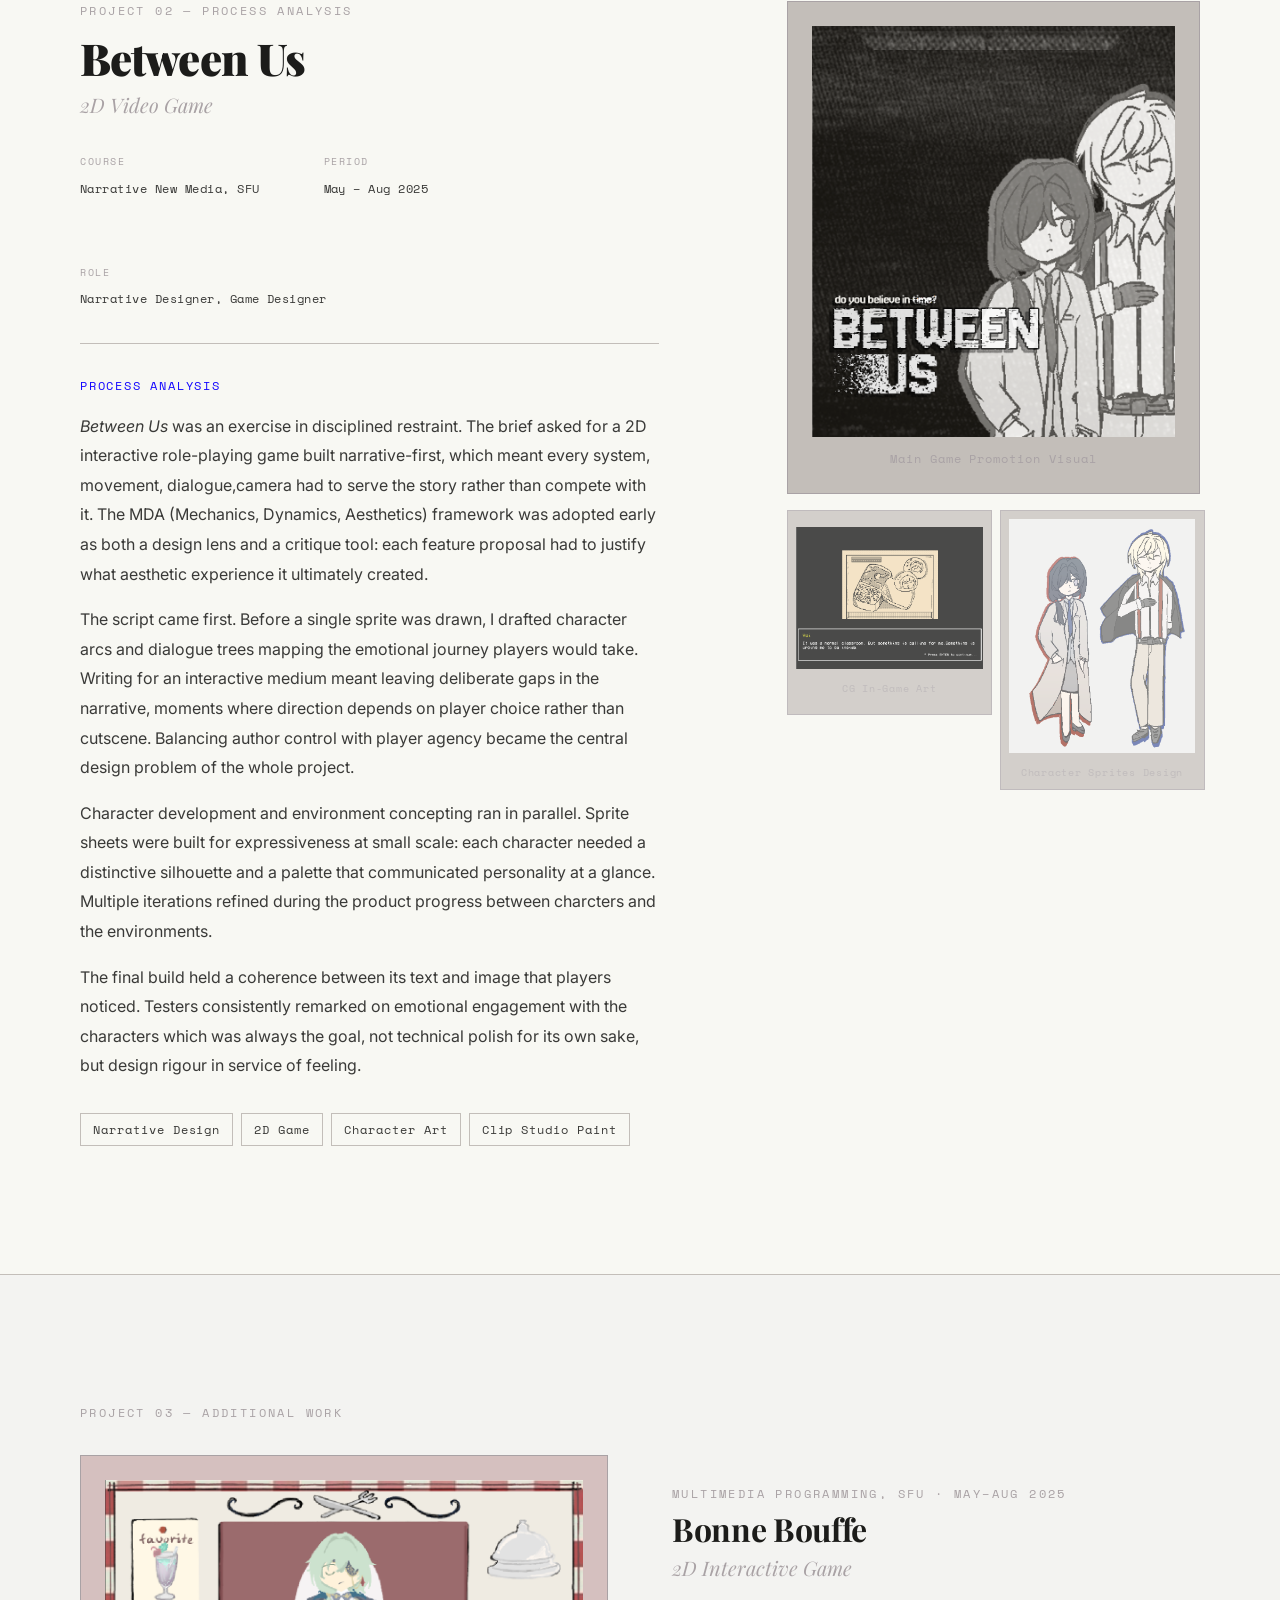
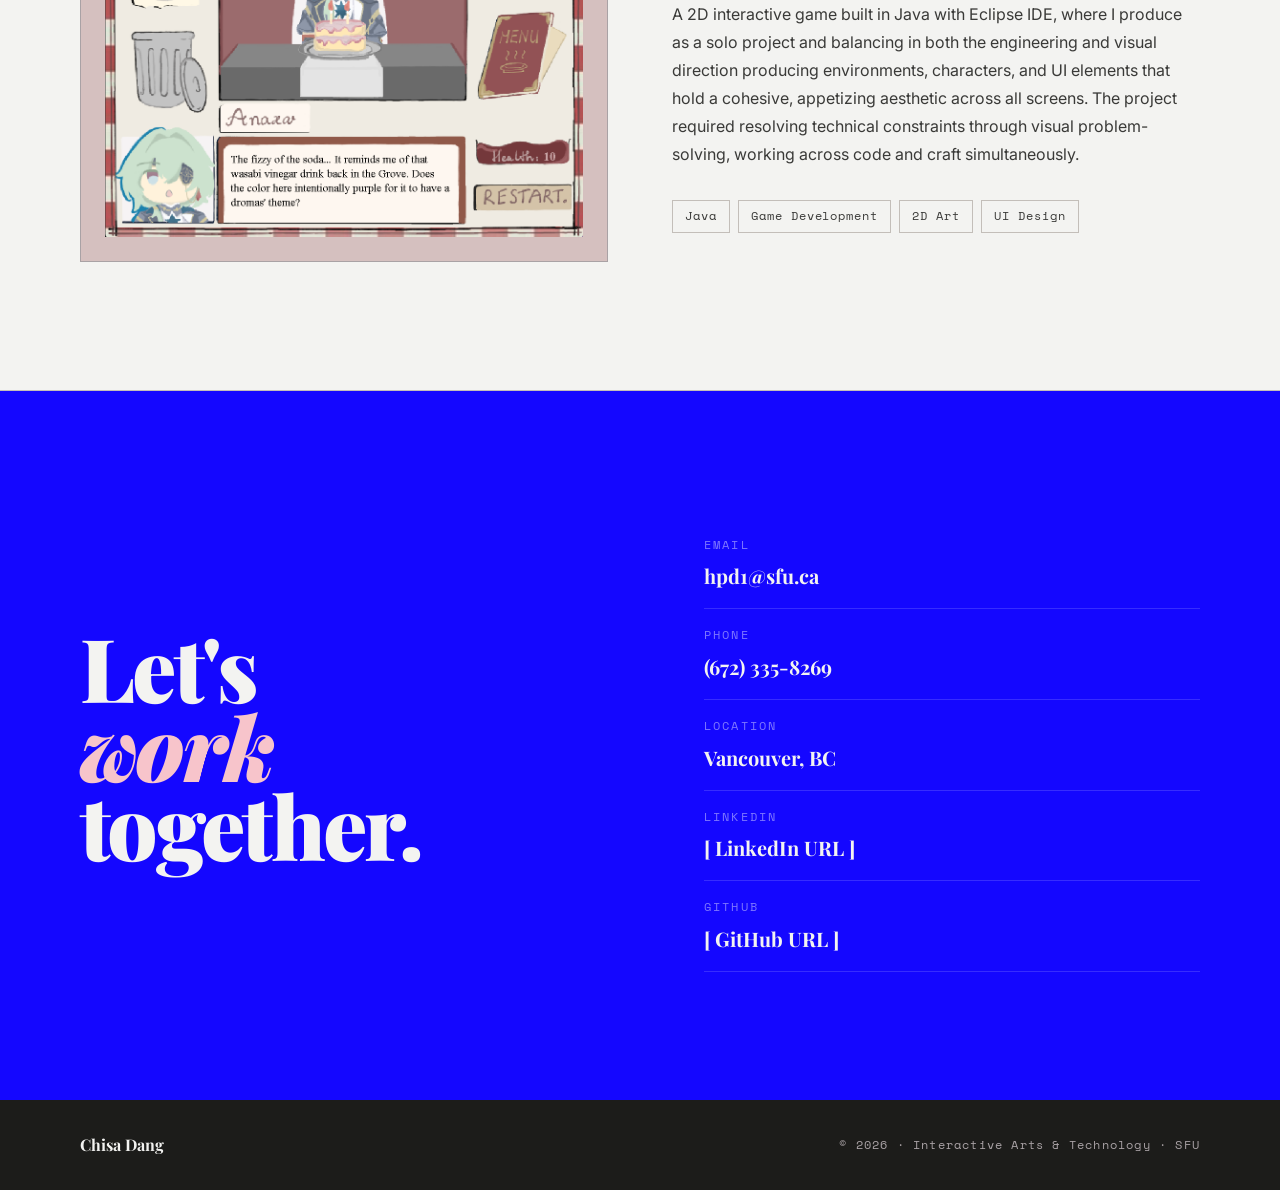
==== commit 88dea644: "adjust content" ====
--- a/portfolio.html
+++ b/portfolio.html
@@ -68,29 +68,21 @@
             <div>
                 <h2 class="about__heading">
                     Hello,<br>
-                    I <em>design</em><br>
-                    things.
+                    I <em>create</em><br>
+                    arts.
                 </h2>
 
                 <p class="about__bio">
                     I'm Chisa Dang, an Interactive Arts &amp; Technology student
-                    at Simon Fraser University working at the intersection of
-                    game design, illustration, and user experience. I care about
-                    the <em>why</em> behind every design decision — from a
-                    meaningful game mechanic to a considered pixel. My practice
-                    moves between narrative scripts, concept art, and interactive
-                    systems, tied together by a rigorous process and a genuine
-                    love for the weird, playful edges of interactive media.
-                    <!-- [PLACEHOLDER — rewrite in your own voice] -->
+                    at Simon Fraser University having a passion for game design, illustration, and user experience. I care about the <em>why</em> behind every design decision, from a meaningful game mechanic to a considered pixel. My practice moves between narrative scripts, concept art, and interactive systems, tied together by a rigorous process and a genuine love for the weird, playful edges of interactive media.
                 </p>
 
                 <span class="eyebrow about__seeking-label">Currently Seeking</span>
                 <ul class="about__seeking">
-                    <li>Game Design &amp; Development roles</li>
+                    <li>Game Design roles</li>
                     <li>Illustration &amp; Concept Art opportunities</li>
                     <li>UI / UX Design positions</li>
                     <li>Creative collaborations in interactive media</li>
-                    <!-- [PLACEHOLDER — add or remove interests] -->
                 </ul>
 
                 <div class="about__skills">
@@ -99,23 +91,14 @@
                     <span class="tag">Clip Studio Paint</span>
                     <span class="tag">Photoshop</span>
                     <span class="tag">Illustrator</span>
-                    <span class="tag">HTML / CSS</span>
-                    <span class="tag">Java</span>
-                    <!-- [PLACEHOLDER — add skills] -->
-                </div>
-            </div>
-
-            <!-- Right: photo placeholder -->
+                    <span class="tag">HTML/CSS</span>
+                </div>
+            </div>
+
             <div>
                 <div class="about__photo-wrap">
-                    <!-- [PLACEHOLDER — Replace with your photo] -->
                     <div class="about__photo-frame ph">
-                        <svg width="44" height="44" viewBox="0 0 44 44" fill="none" xmlns="http://www.w3.org/2000/svg">
-                            <rect x="10" y="4" width="24" height="36" rx="1" fill="#A9A2A5"/>
-                            <circle cx="22" cy="18" r="7" fill="#F3F3F1"/>
-                            <ellipse cx="22" cy="36" rx="13" ry="7" fill="#F3F3F1"/>
-                        </svg>
-                        Your Photo Here<br>[ Replace this placeholder ]
+                        <img src="assets/photo.jpg" alt="My photo portrait">
                     </div>
                 </div>
             </div>
@@ -130,8 +113,7 @@
 
         <h2 class="sg__heading">Visual Ethos</h2>
         <p class="sg__sub">
-            A style guide defining the visual language of this portfolio —
-            how colour, type, and layout express the character of the work.
+            A style guide defining the visual language of this portfolio on how colour, type, and layout express my aesthetics in design.
         </p>
 
         <div class="sg__grid">
@@ -200,36 +182,23 @@
                 <div class="sg__principles">
                     <div class="sg__principle">
                         <p class="sg__principle-number">THOUGHTFUL PLAY</p>
-                        <p class="sg__principle-body">
-                            Serious craft in service of warm, human-centred experiences.
-                            Rigour in process; expressiveness in output.
-                        </p>
+                        <p class="sg__principle-body">Considerate in every artworks and adding colorful and vibrant style into the final products</p>
                     </div>
                     <div class="sg__principle">
                         <p class="sg__principle-number">SHOW THE WORK</p>
-                        <p class="sg__principle-body">
-                            Process is as visible as outcome. Iteration is evidence of
-                            how problems are understood and solved.
-                        </p>
+                        <p class="sg__principle-body">Cherish every step-by-step works and design process are important to understand how problems got solved</p>
                     </div>
                     <div class="sg__principle">
-                        <p class="sg__principle-number">QUIET CONFIDENCE</p>
-                        <p class="sg__principle-body">
-                            No hype, no templates. Deliberate visual and textual choices
-                            reflect a genuine point of view.
-                        </p>
-                    </div>
-                </div>
-            </div>
-
-        </div><!-- /.sg__grid -->
-
+                        <p class="sg__principle-number">CONCEPT SPECIALTY</p>
+                        <p class="sg__principle-body">Confindent in planning ideas and intergate them into different projects and create new experience for audiences</p>
+                    </div>
+                </div>
+            </div>
+        </div>
         <div class="sg__ethos">
             <span class="sg__ethos-label">Ethos Statement</span>
             <p class="sg__ethos-statement">
-                &ldquo;I make things that feel considered — where illustration meets
-                interaction, and narrative meets system.&rdquo;
-                <!-- [PLACEHOLDER — revise to your own voice] -->
+                &ldquo;I love making art with meaningful and bringt to all my audience to enjoy through interactive experiences.&rdquo;
             </p>
         </div>
     </div>
@@ -245,43 +214,31 @@
             <em>Work</em>
         </h2>
         <div class="work-banner__meta">
-            <p class="eyebrow">3 Projects &middot; 2025&ndash;2026</p>
-            <p class="eyebrow" style="margin-top:0.4rem; color: var(--silver);">
-                Process analyses for Projects 01 &amp; 02
-            </p>
+            <p class="eyebrow">Projects Showcase &middot; 2025&ndash;2026</p>
         </div>
     </div>
 </div>
 
 
-<!--PROJECT 01 — STOP BEING LAZY!-->
+<!--PROJECT 01-->
 <section class="project" id="project-stop-being-lazy">
     <div class="container">
         <div class="project__grid">
 
             <!-- Visuals -->
             <div class="project__visuals">
-
-                <!-- [PLACEHOLDER — Main image: board game overview / hero photo] -->
                 <div class="project__main-ph ph">
-                    <svg width="36" height="36" viewBox="0 0 36 36" fill="none">
-                        <rect x="3" y="3" width="30" height="30" rx="2" stroke="#A9A2A5" stroke-width="1.5"/>
-                        <path d="M3 14h30M14 3v30" stroke="#A9A2A5" stroke-width="1"/>
-                    </svg>
-                    Main Image — Board Game Overview<br>
-                    [ Photography or key visual ]
-                </div>
-
-                <!-- [PLACEHOLDER — Process thumbnails] -->
+                    <img src="assets/final.jpeg" alt="Final Products">
+                    Board Game Overview
+                </div>
                 <div class="project__thumbs">
                     <div class="project__thumb-ph ph" style="font-size:0.6rem; padding:0.5rem;">
-                        Concept Sketch
+                        <img src="assets/poster.png" alt="Poster">
+                        Poster
                     </div>
                     <div class="project__thumb-ph ph" style="font-size:0.6rem; padding:0.5rem;">
-                        Playtest Photo
-                    </div>
-                    <div class="project__thumb-ph ph" style="font-size:0.6rem; padding:0.5rem;">
-                        Final Board Art
+                        <img src="assets/actual board.png" alt="My photo portrait">
+                        Final Board
                     </div>
                 </div>
 
@@ -311,51 +268,18 @@
 
                 <span class="project__analysis-eyebrow">Process Analysis</span>
 
-                <!--
-                ┌────────────────────────────────────────────────────┐
-                │  PROCESS ANALYSIS — DRAFT (≈ 280 words)            │
-                │  Refine and expand with your own writing.          │
-                │  Target: 250–300 words.                            │
-                │  Add specific sketches, feedback, and pivots.      │
-                └────────────────────────────────────────────────────┘
-                -->
                 <div class="project__analysis">
                     <p>
-                        <em>Stop Being Lazy!</em> began with a question: what does it
-                        feel like — mechanically — to live with ADHD, and can a board
-                        game reflect that without reducing it to a punchline? Approaching
-                        the brief through the inside-out design framework meant anchoring
-                        every rule to an emotional truth before building the system around
-                        it.
-                    </p>
-                    <p>
-                        The earliest phase was research and honest conversation about
-                        executive dysfunction — the gap between intent and action. Initial
-                        concept sketches explored a momentum-based movement system where
-                        energy was a finite, shifting resource, renewed not by rest but
-                        by stimulation that fits the moment. At this stage the design was
-                        sprawling and ambitious; the goal was to generate options, not to
-                        commit to them.
-                        [PLACEHOLDER — describe your specific early sketches and ideas here.]
-                    </p>
-                    <p>
-                        Structured playtesting showed quickly where the design
-                        over-explained itself. Mechanics that felt clever in isolation
-                        confused players mid-game. Each iteration stripped a layer of
-                        complexity while preserving the emotional core: by the third major
-                        revision, "distraction tokens" had become a resource as much as
-                        an obstacle — something players could leverage rather than just
-                        endure.
-                        [PLACEHOLDER — add specifics about feedback received and what changed in response.]
-                    </p>
-                    <p>
-                        Visually, the art direction embraced pop culture pastiche: bold
-                        linework, saturated colour, and a visual density that mirrors the
-                        sensory experience the game describes. Final card and board
-                        illustrations were produced in Clip Studio Paint and refined in
-                        Photoshop, balancing immediate appeal with iconographic clarity
-                        so rules remained legible even mid-play.
-                        [PLACEHOLDER — add images of final illustrations and card layouts.]
+                        <em>Stop Being Lazy!</em> began with a question: what does it feel like mechanically to live with ADHD, and can a board game reflect that without reducing it to a punchline? Approaching the brief through the inside-out design framework meant anchoring every rule to an emotional truth before building the system around it.
+                    </p>
+                    <p>
+                        The earliest phase was research and honest conversation about executive dysfunction, the gap between intent and action. Initial concept sketches explored a momentum-based movement system where energy was a finite, shifting resource, renewed not by rest but by stimulation that fits the moment. At this stage the design was sprawling and ambitious; the goal was to generate options, not to commit to them.
+                    </p>
+                    <p>
+                        Structured playtesting showed quickly where the design over-explained itself. Mechanics that felt clever in isolation confused players mid-game. Each iteration stripped a layer of complexity while preserving the emotional core: by the third major revision, "distraction elements" had become a resource as much as an obstacle, something players could leverage rather than just endure.
+                    </p>
+                    <p>
+                        Visually, the art direction embraced pop culture pastiche: smooth linework, bright colour, and a visual density that mirrors the sensory experience the game describes. Final card and board illustrations were produced in Clip Studio Paint immediate appeal with iconographic clarity so rules remained legible even mid-play.
                     </p>
                 </div>
 
@@ -363,23 +287,20 @@
                     <span class="tag">Game Design</span>
                     <span class="tag">Illustration</span>
                     <span class="tag">Clip Studio Paint</span>
-                    <span class="tag">Photoshop</span>
-                    <span class="tag">Inside-Out Framework</span>
                     <span class="tag">Playtesting</span>
                 </div>
             </div>
-        </div><!-- /.project__grid -->
+        </div>
     </div>
     <img src="assets/Asset 2.svg" alt="" aria-hidden="true" class="hero__deco-star">
 </section>
 
 
-<!--PROJECT 02 — BETWEEN US-->
+<!--PROJECT 02-->
 <section class="project project--alt project--flip" id="project-between-us">
     <div class="container">
         <div class="project__grid">
 
-            <!-- Content (order: 1 via .project--flip) -->
             <div class="project__content">
                 <p class="project__number eyebrow">Project 02 — Process Analysis</p>
 
@@ -403,107 +324,61 @@
 
                 <span class="project__analysis-eyebrow">Process Analysis</span>
 
-                <!--
-                ┌────────────────────────────────────────────────────┐
-                │  PROCESS ANALYSIS — DRAFT (≈ 270 words)            │
-                │  Refine and expand with your own writing.          │
-                │  Target: 250–300 words.                            │
-                └────────────────────────────────────────────────────┘
-                -->
                 <div class="project__analysis">
                     <p>
                         <em>Between Us</em> was an exercise in disciplined restraint.
-                        The brief asked for a 2D interactive role-playing game built
-                        narrative-first, which meant every system — movement, dialogue,
-                        camera — had to serve the story rather than compete with it. The
-                        MDA (Mechanics, Dynamics, Aesthetics) framework was adopted early
-                        as both a design lens and a critique tool: each feature proposal
-                        had to justify what aesthetic experience it ultimately created.
-                    </p>
-                    <p>
-                        The script came first. Before a single sprite was drawn, I drafted
-                        character arcs and dialogue trees mapping the emotional journey
-                        players would take. Writing for an interactive medium meant leaving
-                        deliberate gaps in the narrative — moments where direction depends
-                        on player choice rather than cutscene. Balancing author control
-                        with player agency became the central design problem of the whole
-                        project.
-                        [PLACEHOLDER — describe specific narrative challenges: branching, pacing, player testing.]
-                    </p>
-                    <p>
-                        Character development and environment concepting ran in parallel.
-                        Sprite sheets were built for expressiveness at small scale: each
-                        character needed a distinctive silhouette and a palette that
-                        communicated personality at a glance. Multiple iterations refined
-                        the relationship between line weight, colour, and legibility.
-                        [PLACEHOLDER — expand on character iteration and art direction evolution.]
-                    </p>
-                    <p>
-                        The final build held a coherence between its text and image that
-                        players noticed. Testers consistently remarked on emotional
-                        engagement with the characters — which was always the goal, not
-                        technical polish for its own sake, but design rigour in service
-                        of feeling.
-                        [PLACEHOLDER — reflect on key feedback moments and learning.]
+                        The brief asked for a 2D interactive role-playing game built narrative-first, which meant every system, movement, dialogue,camera had to serve the story rather than compete with it. The MDA (Mechanics, Dynamics, Aesthetics) framework was adopted early as both a design lens and a critique tool: each feature proposal had to justify what aesthetic experience it ultimately created.
+                    </p>
+                    <p>
+                        The script came first. Before a single sprite was drawn, I drafted character arcs and dialogue trees mapping the emotional journey players would take. Writing for an interactive medium meant leaving  deliberate gaps in the narrative, moments where direction depends on player choice rather than cutscene. Balancing author control with player agency became the central design problem of the whole project.
+                    </p>
+                    <p>
+                        Character development and environment concepting ran in parallel. Sprite sheets were built for expressiveness at small scale: each character needed a distinctive silhouette and a palette that
+                        communicated personality at a glance. Multiple iterations refined during the product progress between charcters and the environments.
+                    </p>
+                    <p>
+                        The final build held a coherence between its text and image that players noticed. Testers consistently remarked on emotional engagement with the characters which was always the goal, not
+                        technical polish for its own sake, but design rigour in service of feeling.
                     </p>
                 </div>
 
                 <div class="project__tags">
                     <span class="tag">Narrative Design</span>
                     <span class="tag">2D Game</span>
-                    <span class="tag">MDA Framework</span>
                     <span class="tag">Character Art</span>
-                    <span class="tag">Sprite Animation</span>
-                    <span class="tag">Dialogue Trees</span>
-                </div>
-            </div>
-
-            <!-- Visuals (order: 2 via .project--flip) -->
+                    <span class="tag">Clip Studio Paint</span>
+                </div>
+            </div>
             <div class="project__visuals">
-
-                <!-- [PLACEHOLDER — key in-game screenshot or character art] -->
                 <div class="project__main-ph ph">
-                    <svg width="36" height="36" viewBox="0 0 36 36" fill="none">
-                        <rect x="3" y="6" width="30" height="22" rx="2" stroke="#A9A2A5" stroke-width="1.5"/>
-                        <circle cx="18" cy="17" r="5" stroke="#A9A2A5" stroke-width="1"/>
-                        <rect x="13" y="30" width="10" height="2" rx="1" fill="#A9A2A5"/>
-                    </svg>
-                    Main Image — In-Game Screenshot<br>
-                    [ Best scene or character art ]
-                </div>
-
-                <!-- [PLACEHOLDER — script draft, character sketches, environment concept] -->
+                    <img src="assets/image.png" alt="Main Visual">
+                    Main Game Promotion Visual
+                </div>
                 <div class="project__thumbs">
                     <div class="project__thumb-ph ph" style="font-size:0.6rem; padding:0.5rem;">
-                        Script / Dialogue
+                        <img src="assets/cg.png" alt="CG Art">
+                        CG In-Game Art
                     </div>
                     <div class="project__thumb-ph ph" style="font-size:0.6rem; padding:0.5rem;">
-                        Character Sprites
-                    </div>
-                    <div class="project__thumb-ph ph" style="font-size:0.6rem; padding:0.5rem;">
-                        Environment Art
-                    </div>
-                </div>
-
-            </div>
-
-        </div><!-- /.project__grid -->
-    </div>
-</section>
-
-
-<!--PROJECT 03 — BONNE BOUFFE-->
+                        <img src="assets/char des.png" alt="Charcters Design">
+                        Character Sprites Design
+                    </div>
+                </div>
+            </div>
+        </div>
+    </div>
+</section>
+
+
+<!--PROJECT 03-->
 <section class="project-card-wrap" id="project-bonne-bouffe">
     <div class="container">
         <p class="eyebrow" style="margin-bottom: var(--sp-md);">
             Project 03 — Additional Work
         </p>
         <div class="project-card">
-
-            <!-- [PLACEHOLDER — Replace with a key screenshot or art from Bonne Bouffe] -->
             <div class="project-card__ph ph">
-                Bonne Bouffe — Screenshot Placeholder<br>
-                [ Game screen or character art ]
+                <img src="assets/265 gamescreen.png" alt="In-Game Visual">
             </div>
 
             <div>
@@ -513,17 +388,8 @@
                 <h3 class="project-card__heading">Bonne Bouffe</h3>
                 <p class="project-card__role">2D Interactive Game</p>
 
-                <!--
-                [PLACEHOLDER — Brief description ~60 words.
-                  Adapt from resume or rewrite fresh.]
-                -->
                 <p class="project-card__desc">
-                    A 2D interactive game built in Java with Eclipse IDE, where
-                    I led both the engineering and visual direction — producing
-                    environments, characters, and UI elements that hold a
-                    cohesive, appetizing aesthetic across all screens. The project
-                    required resolving technical constraints through visual
-                    problem-solving, working across code and craft simultaneously.
+                    A 2D interactive game built in Java with Eclipse IDE, where I produce as a solo project and balancing in both the engineering and visual direction producing environments, characters, and UI elements that hold a cohesive, appetizing aesthetic across all screens. The project required resolving technical constraints through visual problem-solving, working across code and craft simultaneously.
                 </p>
 
                 <div class="project__tags">
@@ -531,7 +397,6 @@
                     <span class="tag">Game Development</span>
                     <span class="tag">2D Art</span>
                     <span class="tag">UI Design</span>
-                    <span class="tag">Eclipse IDE</span>
                 </div>
             </div>
 
